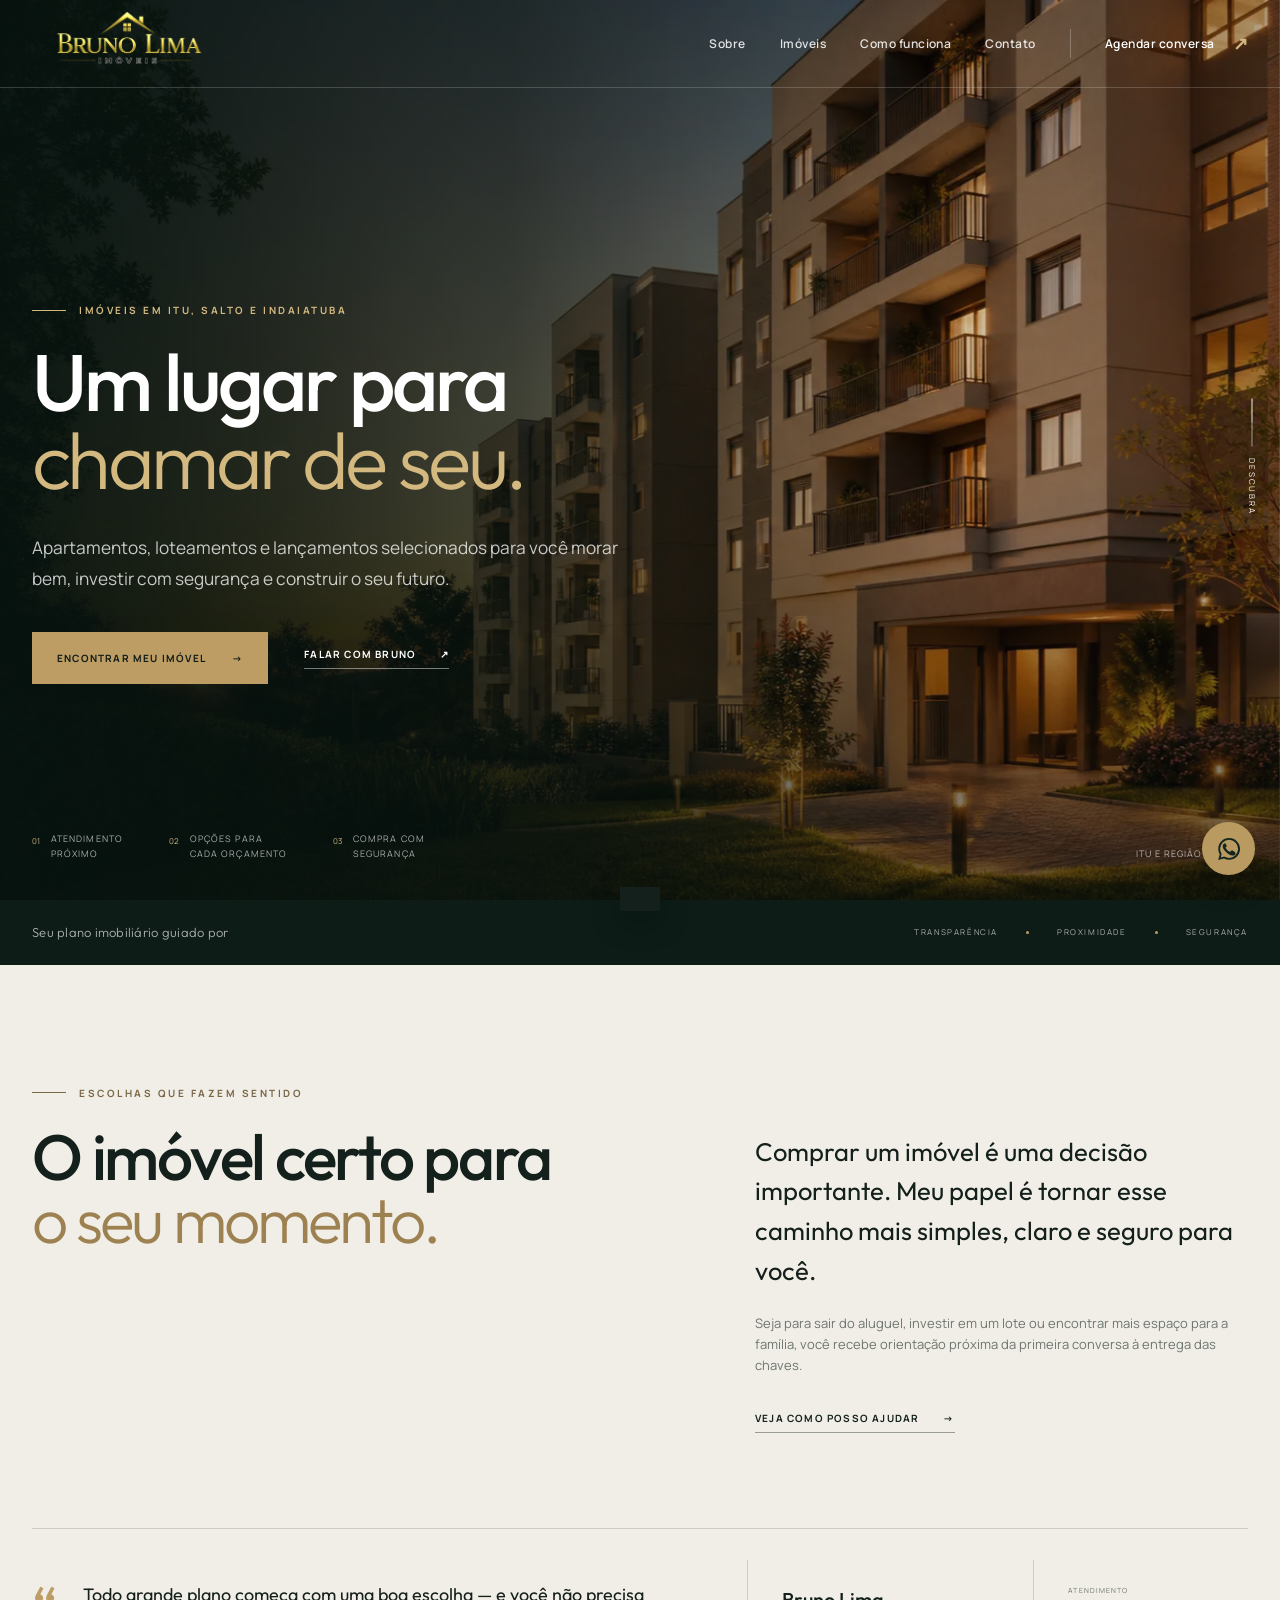
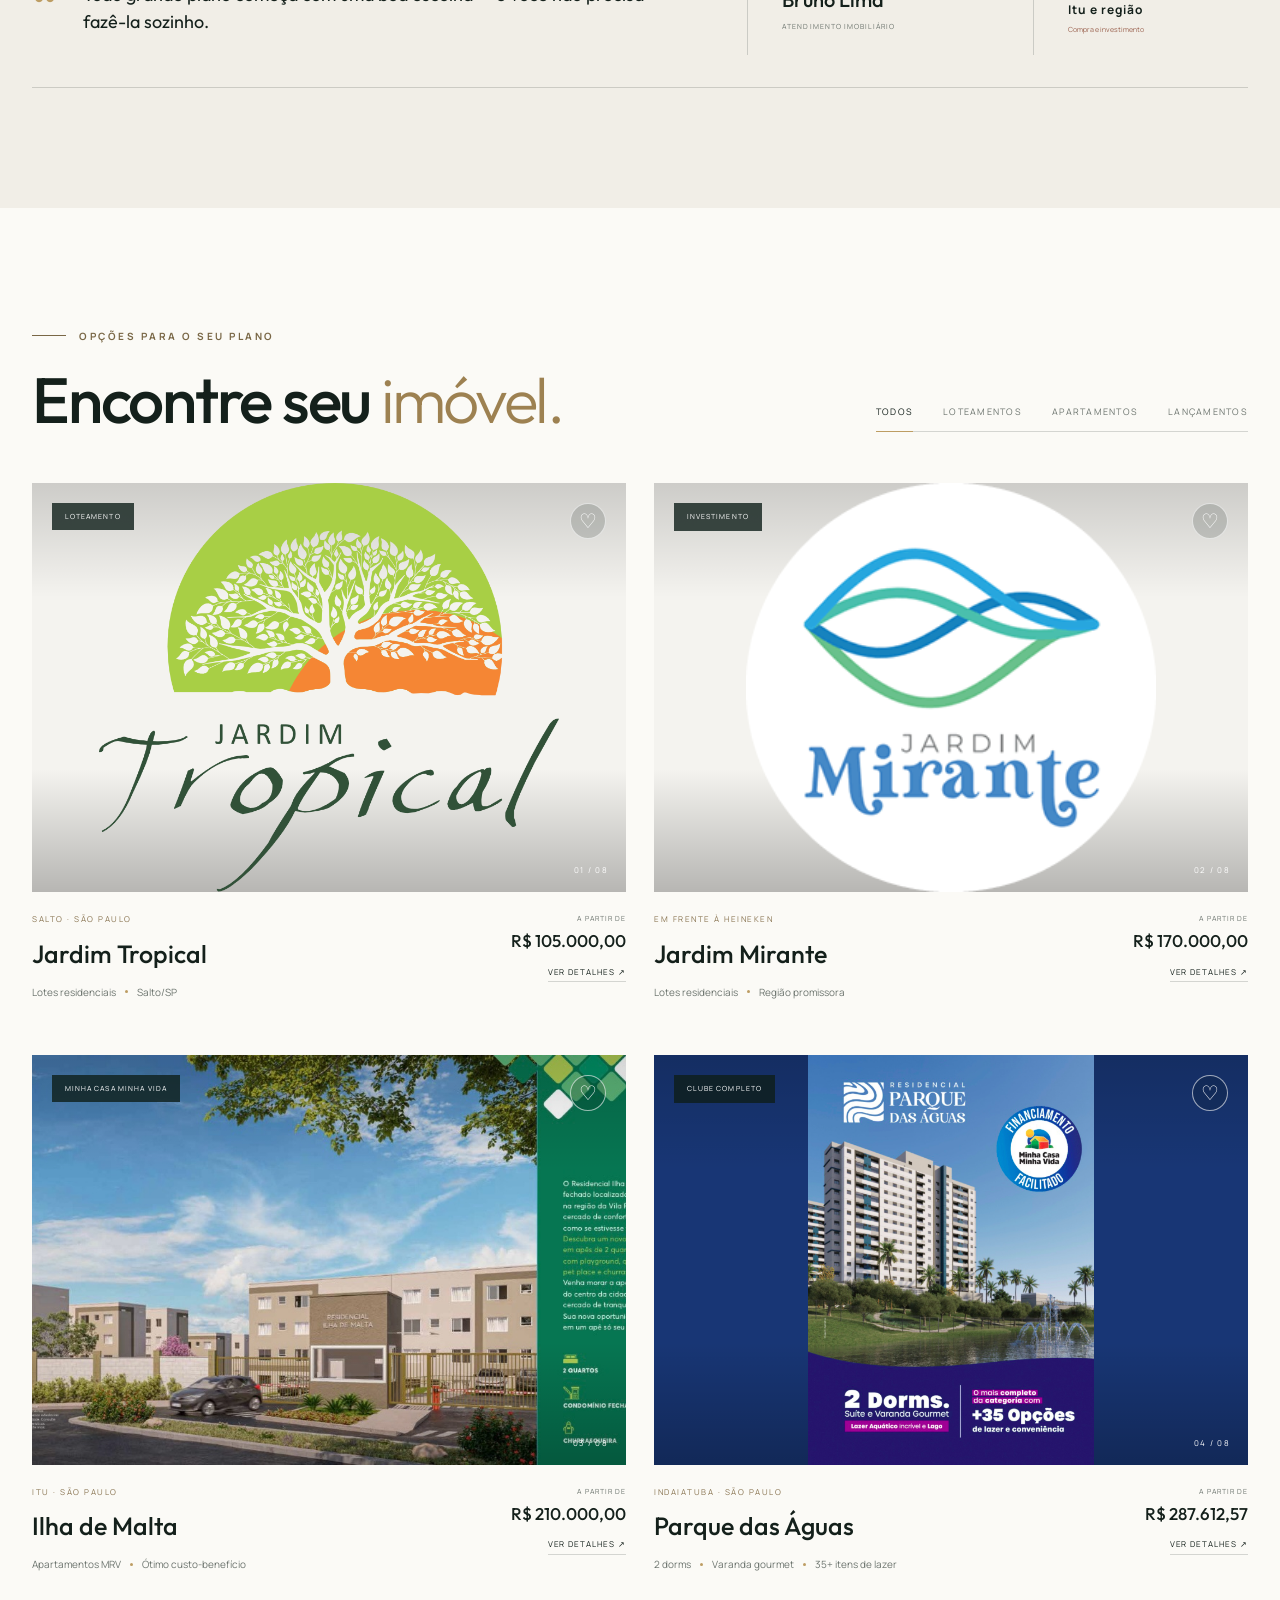
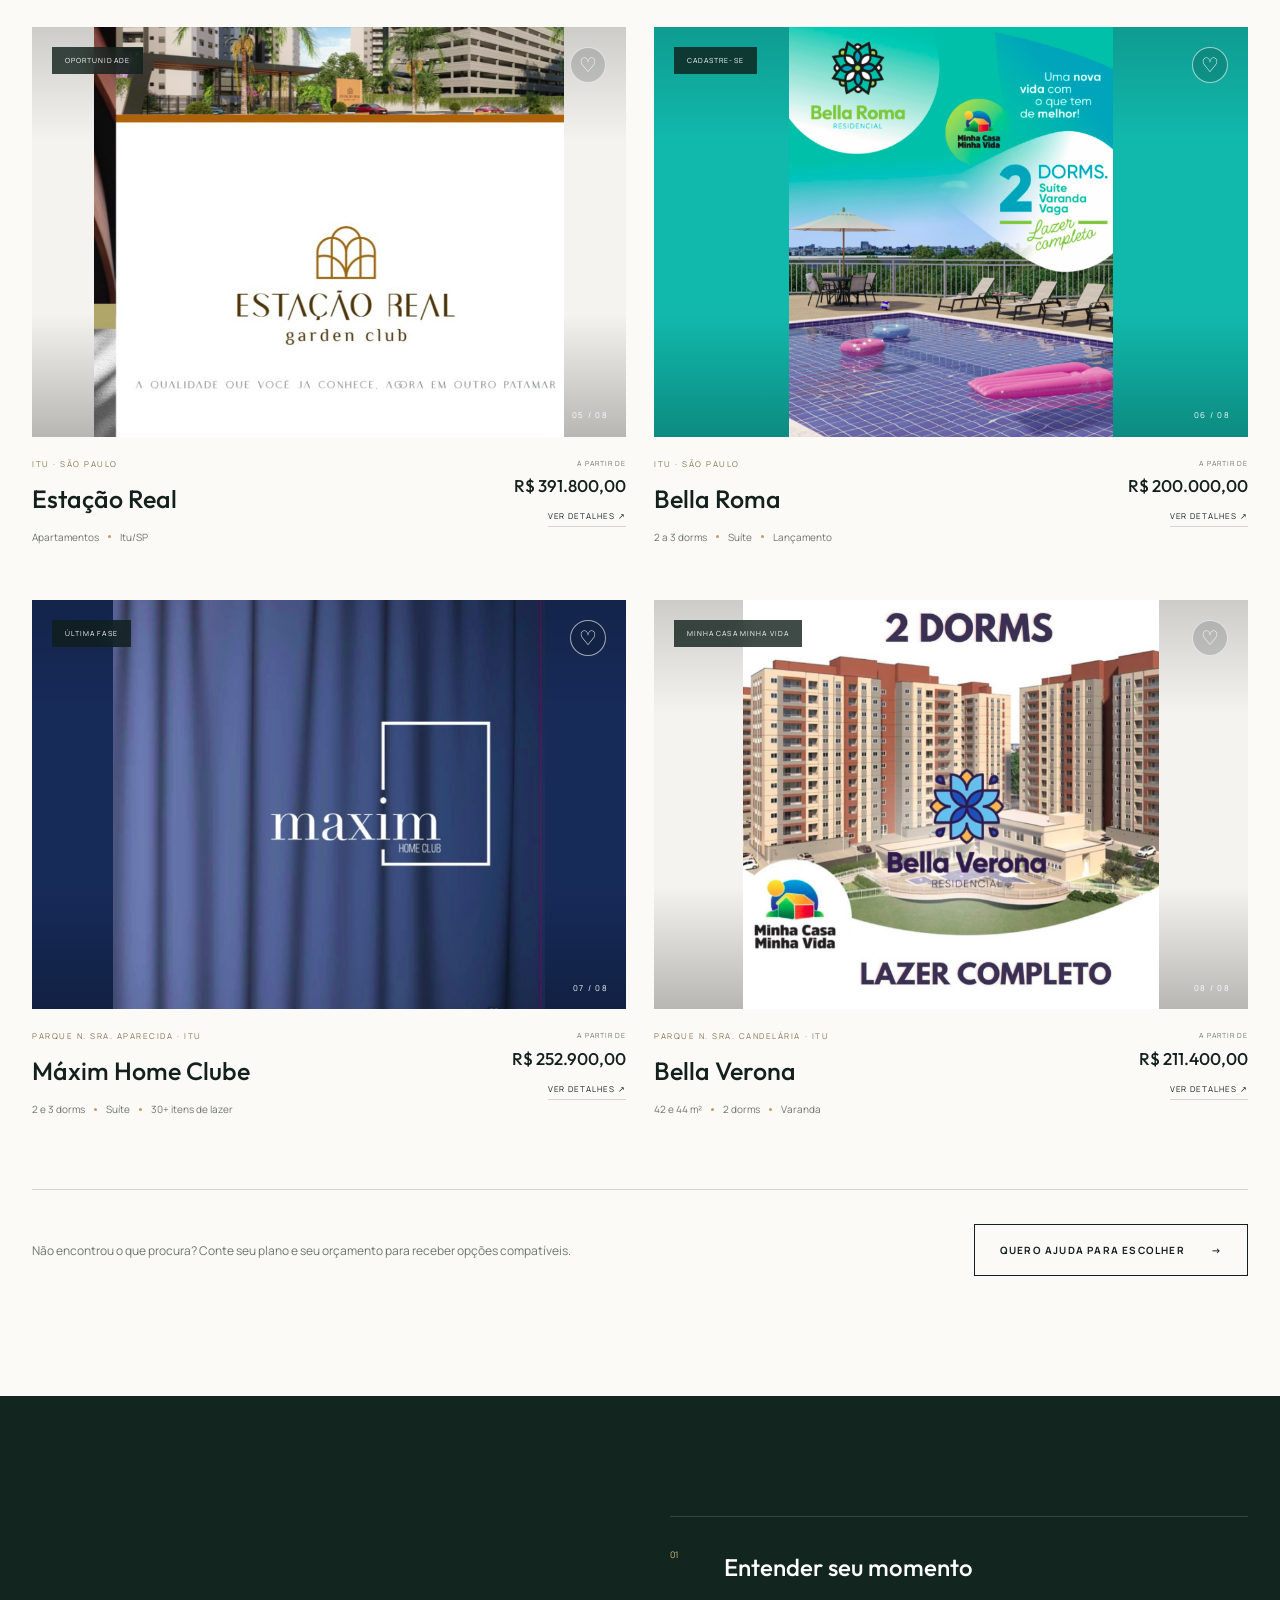
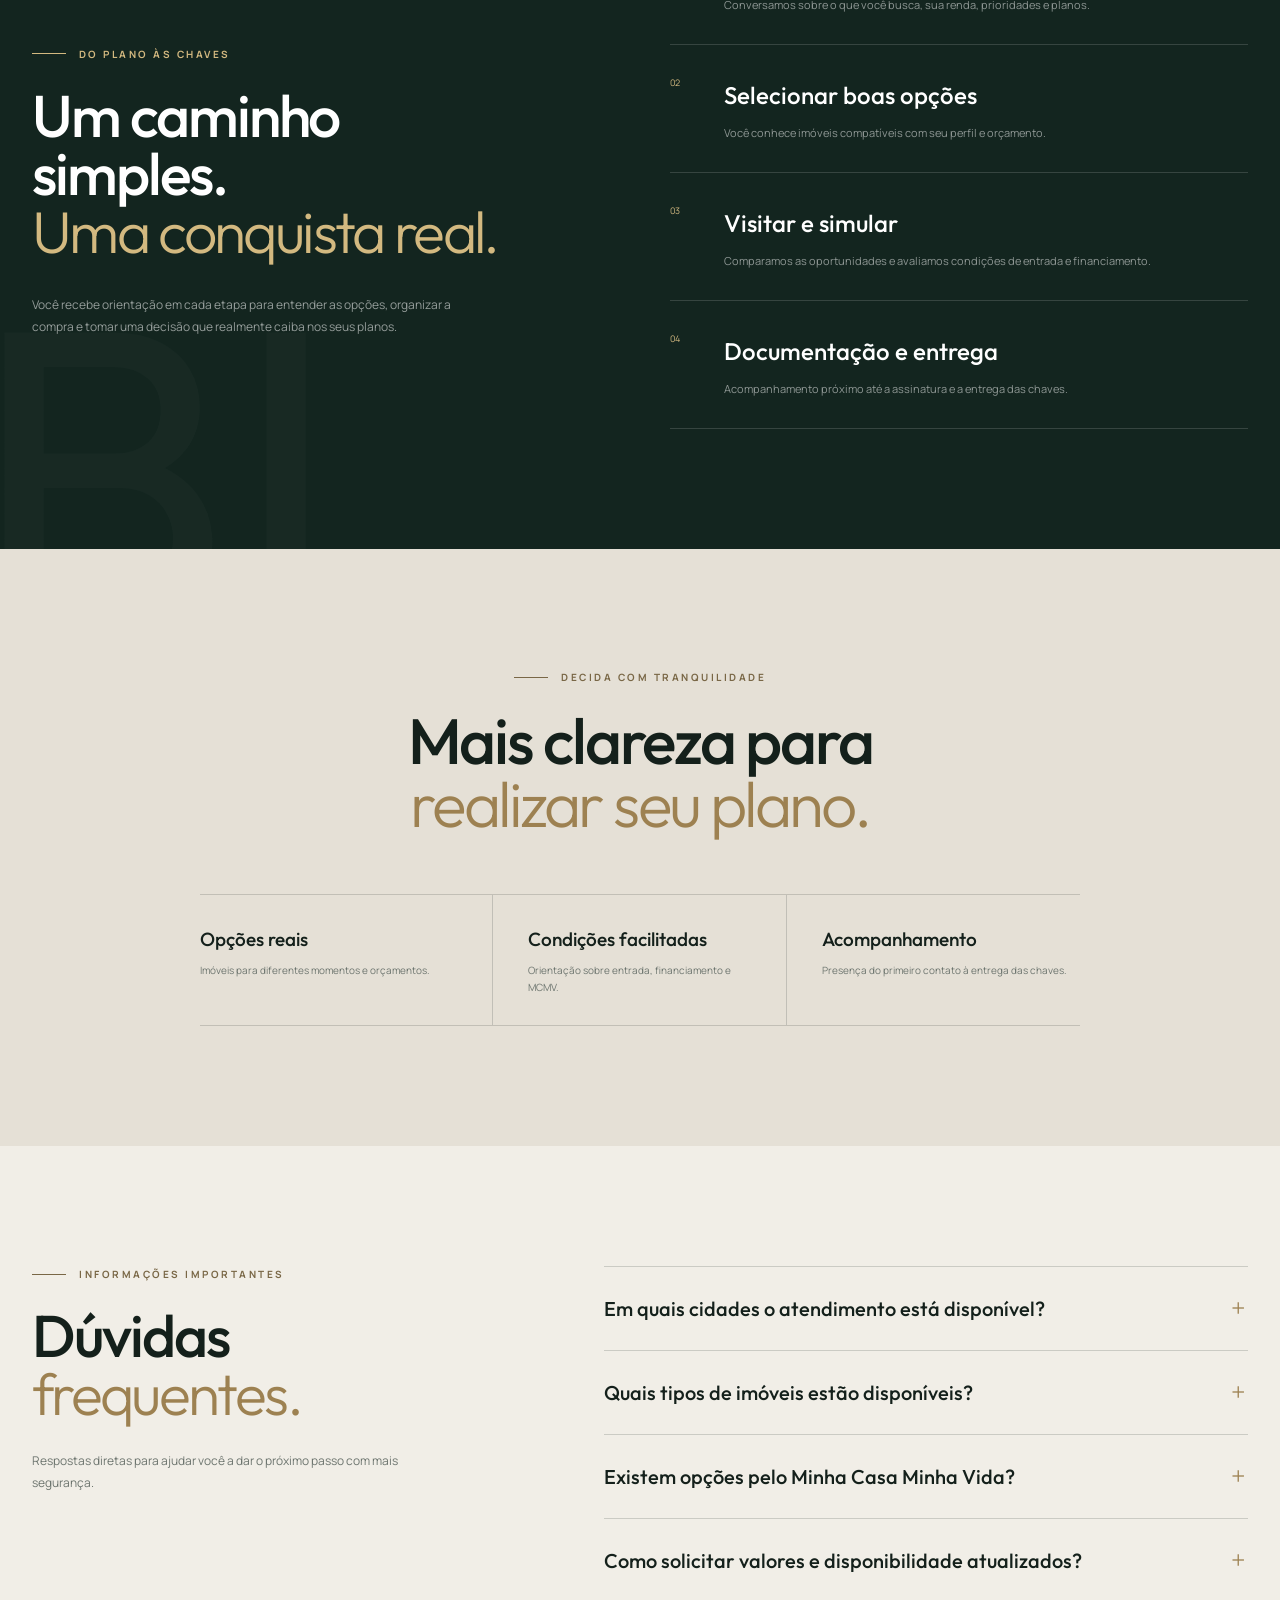
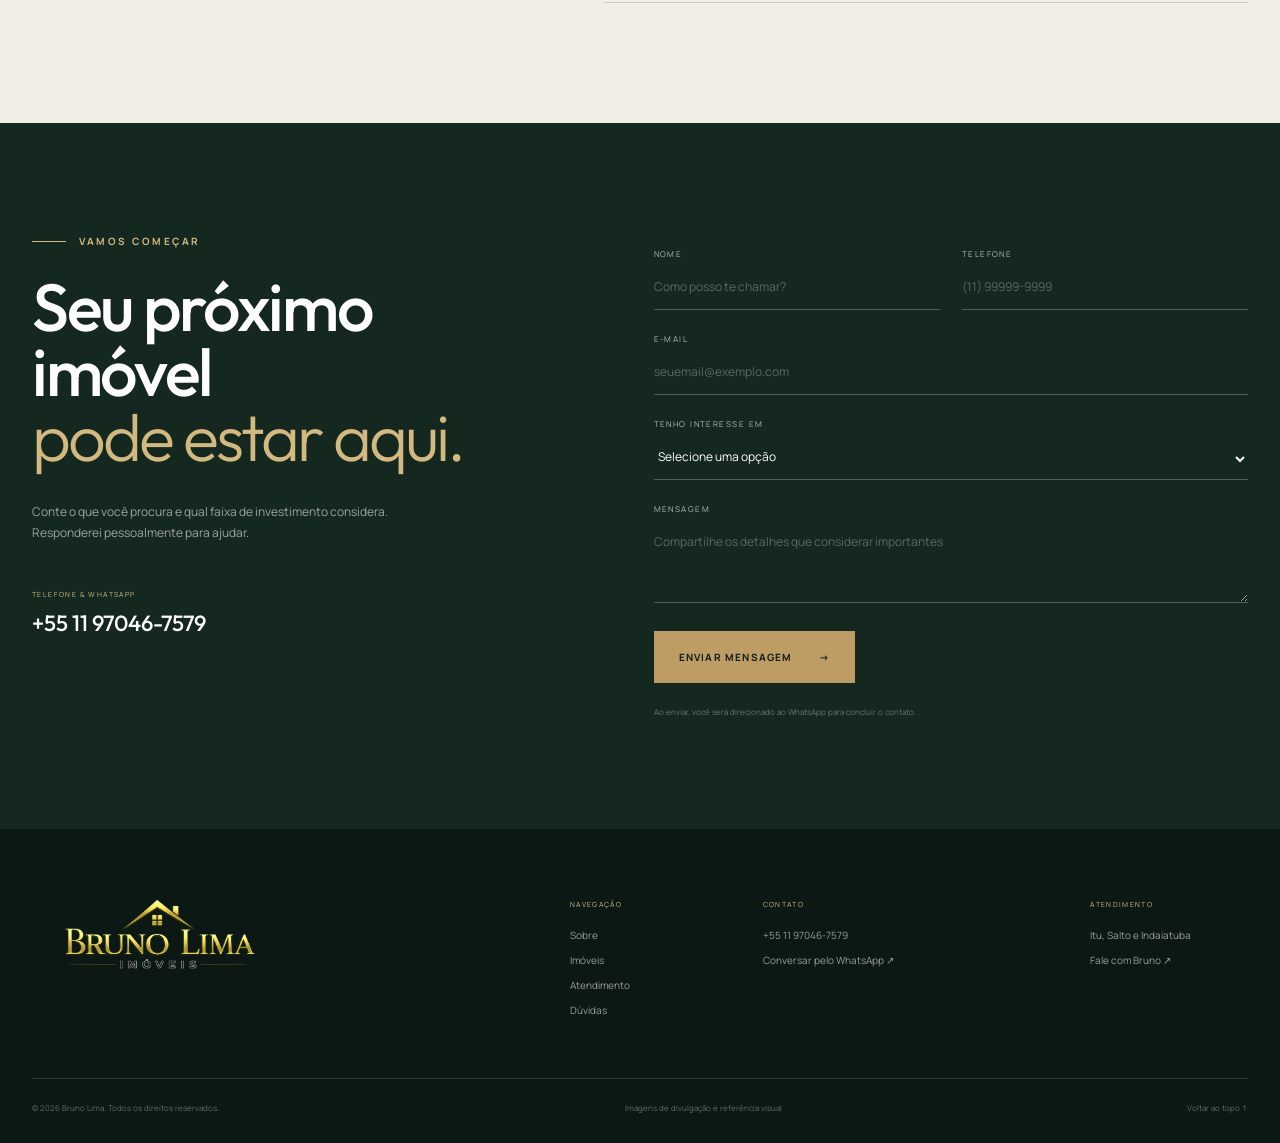
==== index.html @ 18968d95 "Add initial project files for Bruno Lima Imóveis real estate website - Created llms.txt for property" ====
<!DOCTYPE html>
<html lang="pt-BR">
  <head>
    <meta charset="UTF-8" />
    <meta name="viewport" content="width=device-width, initial-scale=1.0" />
    <meta name="theme-color" content="#12231d" />
    <meta name="robots" content="index, follow, max-image-preview:large, max-snippet:-1, max-video-preview:-1" />
    <meta name="author" content="Bruno Lima Imóveis" />
    <meta name="geo.region" content="BR-SP" />
    <meta name="geo.placename" content="Itu, Salto e Indaiatuba" />
    <link rel="icon" href="assets/favicon.svg" type="image/svg+xml" />
    <link rel="canonical" href="https://brunolimacorretor.com.br/" />
    <meta
      name="description"
      content="Apartamentos, loteamentos e lançamentos em Itu, Salto e Indaiatuba. Fale com Bruno Lima e encontre seu imóvel com orientação próxima e segura."
    />
    <meta property="og:locale" content="pt_BR" />
    <meta property="og:type" content="website" />
    <meta property="og:url" content="https://brunolimacorretor.com.br/" />
    <meta property="og:site_name" content="Bruno Lima Imóveis" />
    <meta property="og:title" content="Imóveis em Itu, Salto e Indaiatuba | Bruno Lima" />
    <meta
      property="og:description"
      content="Apartamentos, loteamentos e lançamentos selecionados para morar ou investir em Itu e região."
    />
    <meta property="og:image" content="https://brunolimacorretor.com.br/assets/hero-moradia-v2.webp" />
    <meta property="og:image:width" content="1672" />
    <meta property="og:image:height" content="941" />
    <meta property="og:image:alt" content="Condomínio de apartamentos moderno em Itu e região ao entardecer" />
    <meta name="twitter:card" content="summary_large_image" />
    <meta name="twitter:title" content="Imóveis em Itu, Salto e Indaiatuba | Bruno Lima" />
    <meta
      name="twitter:description"
      content="Imóveis selecionados e atendimento próximo para comprar com mais clareza e segurança."
    />
    <meta name="twitter:image" content="https://brunolimacorretor.com.br/assets/hero-moradia-v2.webp" />
    <meta name="twitter:image:alt" content="Condomínio de apartamentos moderno em Itu e região ao entardecer" />
    <title>Imóveis em Itu, Salto e Indaiatuba | Bruno Lima</title>
    <script type="application/ld+json">
      {
        "@context": "https://schema.org",
        "@graph": [
          {
            "@type": "RealEstateAgent",
            "@id": "https://brunolimacorretor.com.br/#bruno-lima-imoveis",
            "name": "Bruno Lima Imóveis",
            "alternateName": "Bruno Lima Corretor de Imóveis",
            "description": "Atendimento imobiliário para compra e investimento em apartamentos, loteamentos e lançamentos em Itu, Salto e Indaiatuba.",
            "telephone": "+55 11 97046-7579",
            "url": "https://brunolimacorretor.com.br/",
            "logo": {
              "@type": "ImageObject",
              "url": "https://brunolimacorretor.com.br/assets/logo.png",
              "width": 768,
              "height": 512
            },
            "image": "https://brunolimacorretor.com.br/assets/hero-moradia-v2.webp",
            "areaServed": [
              { "@type": "City", "name": "Itu", "containedInPlace": { "@type": "State", "name": "São Paulo" } },
              { "@type": "City", "name": "Salto", "containedInPlace": { "@type": "State", "name": "São Paulo" } },
              { "@type": "City", "name": "Indaiatuba", "containedInPlace": { "@type": "State", "name": "São Paulo" } }
            ],
            "contactPoint": {
              "@type": "ContactPoint",
              "telephone": "+55 11 97046-7579",
              "contactType": "sales",
              "availableLanguage": "Portuguese",
              "url": "https://wa.me/5511970467579"
            },
            "knowsAbout": [
              "Compra de imóveis",
              "Apartamentos",
              "Loteamentos",
              "Lançamentos imobiliários",
              "Minha Casa Minha Vida",
              "Financiamento imobiliário"
            ]
          },
          {
            "@type": "WebSite",
            "@id": "https://brunolimacorretor.com.br/#website",
            "url": "https://brunolimacorretor.com.br/",
            "name": "Bruno Lima Imóveis",
            "inLanguage": "pt-BR",
            "publisher": { "@id": "https://brunolimacorretor.com.br/#bruno-lima-imoveis" }
          },
          {
            "@type": "ItemList",
            "@id": "https://brunolimacorretor.com.br/#catalogo-de-imoveis",
            "name": "Imóveis disponíveis em Itu, Salto e Indaiatuba",
            "numberOfItems": 8,
            "itemListElement": [
              {
                "@type": "ListItem",
                "position": 1,
                "item": {
                  "@type": "Product",
                  "name": "Jardim Tropical",
                  "url": "https://brunolimacorretor.com.br/#jardim-tropical",
                  "description": "Lotes residenciais no loteamento Jardim Tropical, em Salto, São Paulo.",
                  "category": "Loteamento",
                  "offers": { "@type": "Offer", "price": "105000.00", "priceCurrency": "BRL" }
                }
              },
              {
                "@type": "ListItem",
                "position": 2,
                "item": {
                  "@type": "Product",
                  "name": "Jardim Mirante",
                  "url": "https://brunolimacorretor.com.br/#jardim-mirante",
                  "description": "Lotes no Jardim Mirante, em frente à Heineken, em região com potencial de valorização.",
                  "category": "Loteamento",
                  "offers": { "@type": "Offer", "price": "170000.00", "priceCurrency": "BRL" }
                }
              },
              {
                "@type": "ListItem",
                "position": 3,
                "item": {
                  "@type": "Product",
                  "name": "Ilha de Malta",
                  "url": "https://brunolimacorretor.com.br/#ilha-de-malta",
                  "description": "Apartamentos MRV em Itu com condições do Programa Minha Casa Minha Vida.",
                  "category": "Apartamento",
                  "offers": { "@type": "Offer", "price": "210000.00", "priceCurrency": "BRL" }
                }
              },
              {
                "@type": "ListItem",
                "position": 4,
                "item": {
                  "@type": "Product",
                  "name": "Parque das Águas",
                  "url": "https://brunolimacorretor.com.br/#parque-das-aguas",
                  "description": "Apartamentos de dois dormitórios em Indaiatuba, com opção de suíte, varanda gourmet e mais de 35 itens de lazer.",
                  "category": "Apartamento",
                  "offers": { "@type": "Offer", "price": "287612.57", "priceCurrency": "BRL" }
                }
              },
              {
                "@type": "ListItem",
                "position": 5,
                "item": {
                  "@type": "Product",
                  "name": "Estação Real",
                  "url": "https://brunolimacorretor.com.br/#estacao-real",
                  "description": "Apartamentos no Estação Real Garden Club, em Itu, São Paulo.",
                  "category": "Apartamento",
                  "offers": { "@type": "Offer", "price": "391800.00", "priceCurrency": "BRL" }
                }
              },
              {
                "@type": "ListItem",
                "position": 6,
                "item": {
                  "@type": "Product",
                  "name": "Bella Roma",
                  "url": "https://brunolimacorretor.com.br/#bella-roma",
                  "description": "Lançamento de apartamentos de dois a três dormitórios com suíte em Itu.",
                  "category": "Lançamento imobiliário",
                  "offers": { "@type": "Offer", "price": "200000.00", "priceCurrency": "BRL" }
                }
              },
              {
                "@type": "ListItem",
                "position": 7,
                "item": {
                  "@type": "Product",
                  "name": "Máxim Home Clube",
                  "url": "https://brunolimacorretor.com.br/#maxim-home-clube",
                  "description": "Apartamentos de dois e três dormitórios com suíte e mais de 30 itens de lazer em Itu.",
                  "category": "Lançamento imobiliário",
                  "offers": { "@type": "Offer", "price": "252900.00", "priceCurrency": "BRL" }
                }
              },
              {
                "@type": "ListItem",
                "position": 8,
                "item": {
                  "@type": "Product",
                  "name": "Bella Verona",
                  "url": "https://brunolimacorretor.com.br/#bella-verona",
                  "description": "Apartamentos de 42 e 44 metros quadrados, com dois dormitórios e varanda, em Itu.",
                  "category": "Lançamento imobiliário",
                  "offers": { "@type": "Offer", "price": "211400.00", "priceCurrency": "BRL" }
                }
              }
            ]
          }
        ]
      }
    </script>
    <link rel="preconnect" href="https://fonts.googleapis.com" />
    <link rel="preconnect" href="https://fonts.gstatic.com" crossorigin />
    <link
      href="https://fonts.googleapis.com/css2?family=Manrope:wght@400;500;600;700&family=Outfit:wght@300;400;500;600;700&display=swap"
      rel="stylesheet"
    />
    <link rel="stylesheet" href="styles.css" />
  </head>
  <body>
    <a class="skip-link" href="#conteudo">Ir para o conteúdo</a>

    <header class="site-header" id="inicio">
      <div class="nav-shell container">
        <a class="brand" href="#inicio" aria-label="Bruno Lima Imóveis, início">
          <img class="brand-logo" src="assets/logo.png?v=3" alt="Bruno Lima Imóveis" width="768" height="512" />
        </a>

        <button class="menu-toggle" aria-label="Abrir menu" aria-expanded="false" aria-controls="nav-links">
          <span></span><span></span>
        </button>

        <nav class="nav-links" id="nav-links" aria-label="Navegação principal">
          <a href="#sobre">Sobre</a>
          <a href="#imoveis">Imóveis</a>
          <a href="#metodo">Como funciona</a>
          <a href="#contato">Contato</a>
          <a class="nav-cta" href="#contato">Agendar conversa <span>↗</span></a>
        </nav>
      </div>
    </header>

    <main id="conteudo">
      <section class="hero" aria-labelledby="hero-title">
        <img
          class="hero-image"
          src="assets/hero-moradia-v2.webp"
          alt="Condomínio de apartamentos moderno em Itu e região ao entardecer"
          width="1672"
          height="941"
          fetchpriority="high"
          decoding="async"
        />
        <div class="hero-overlay"></div>

        <div class="hero-content container">
          <p class="kicker light">Imóveis em Itu, Salto e Indaiatuba</p>
          <h1 id="hero-title">Um lugar para<br /><em>chamar de seu.</em></h1>
          <p class="hero-lead">
            Apartamentos, loteamentos e lançamentos selecionados para você morar bem,
            investir com segurança e construir o seu futuro.
          </p>
          <div class="hero-actions">
            <a href="#imoveis" class="button button-gold">Encontrar meu imóvel <span>→</span></a>
            <a href="#contato" class="text-link light-link">Falar com Bruno <span>↗</span></a>
          </div>
        </div>

        <div class="hero-meta container" aria-label="Diferenciais">
          <div><span>01</span><p>Atendimento<br />próximo</p></div>
          <div><span>02</span><p>Opções para<br />cada orçamento</p></div>
          <div><span>03</span><p>Compra com<br />segurança</p></div>
          <p class="hero-location">Itu e região <span>—</span> SP</p>
        </div>

        <a href="#sobre" class="scroll-indicator" aria-label="Rolar para conhecer mais">
          <span></span>Descubra
        </a>
      </section>

      <section class="trust-bar" aria-label="Compromissos do atendimento">
        <div class="container trust-content">
          <p>Seu plano imobiliário guiado por</p>
          <div class="trust-items">
            <span>Transparência</span><i></i><span>Proximidade</span><i></i><span>Segurança</span>
          </div>
        </div>
      </section>

      <section class="section about" id="sobre">
        <div class="container about-grid">
          <div class="about-heading reveal">
            <p class="kicker">Escolhas que fazem sentido</p>
            <h2>O imóvel certo para<br /><em>o seu momento.</em></h2>
          </div>
          <div class="about-copy reveal">
            <p class="large-copy">
              Comprar um imóvel é uma decisão importante. Meu papel é tornar esse caminho mais
              simples, claro e seguro para você.
            </p>
            <p>
              Seja para sair do aluguel, investir em um lote ou encontrar mais espaço para a
              família, você recebe orientação próxima da primeira conversa à entrega das chaves.
            </p>
            <a href="#metodo" class="text-link">Veja como posso ajudar <span>→</span></a>
          </div>
        </div>

        <div class="container signature-strip reveal">
          <div class="signature-quote">
            <span class="quote-mark">“</span>
            <p>Todo grande plano começa com uma boa escolha — e você não precisa fazê-la sozinho.</p>
          </div>
          <div class="signature-name">
            <strong>Bruno Lima</strong>
            <span>Atendimento imobiliário</span>
          </div>
          <div class="credentials">
            <span>Atendimento</span>
            <strong>Itu e região</strong>
            <small>Compra e investimento</small>
          </div>
        </div>
      </section>

      <section class="section properties" id="imoveis">
        <div class="container section-top reveal">
          <div>
            <p class="kicker">Opções para o seu plano</p>
            <h2>Encontre seu <em>imóvel.</em></h2>
          </div>
          <div class="property-filters" role="group" aria-label="Filtrar imóveis">
            <button class="filter active" data-filter="todos">Todos</button>
            <button class="filter" data-filter="lote">Loteamentos</button>
            <button class="filter" data-filter="apartamento">Apartamentos</button>
            <button class="filter" data-filter="lancamento">Lançamentos</button>
          </div>
        </div>

        <div class="container property-grid">
          <article class="property-card reveal" id="jardim-tropical" data-category="lote">
            <div class="property-media brand-art art-light">
              <img src="assets/jardim_tropical.png" alt="Logo do loteamento Jardim Tropical em Salto" width="843" height="750" loading="lazy" decoding="async" />
              <span class="property-badge">Loteamento</span>
              <button class="favorite" aria-label="Consultar Jardim Tropical pelo WhatsApp">♡</button>
              <span class="property-count">01 / 08</span>
            </div>
            <div class="property-info">
              <div>
                <p class="property-place">Salto · São Paulo</p>
                <h3>Jardim Tropical</h3>
                <p class="property-specs">Lotes residenciais <span></span> Salto/SP</p>
              </div>
              <div class="property-price">
                <small>A partir de</small><strong>R$ 105.000,00</strong>
                <button class="property-open" data-property="jardim-tropical">Ver detalhes <span>↗</span></button>
              </div>
            </div>
          </article>

          <article class="property-card reveal" id="jardim-mirante" data-category="lote">
            <div class="property-media brand-art art-light">
              <img src="assets/Jardim Mirante.png" alt="Logo do loteamento Jardim Mirante" width="280" height="280" loading="lazy" decoding="async" />
              <span class="property-badge">Investimento</span>
              <button class="favorite" aria-label="Consultar Jardim Mirante pelo WhatsApp">♡</button>
              <span class="property-count">02 / 08</span>
            </div>
            <div class="property-info">
              <div>
                <p class="property-place">Em frente à Heineken</p>
                <h3>Jardim Mirante</h3>
                <p class="property-specs">Lotes residenciais <span></span> Região promissora</p>
              </div>
              <div class="property-price">
                <small>A partir de</small><strong>R$ 170.000,00</strong>
                <button class="property-open" data-property="jardim-mirante">Ver detalhes <span>↗</span></button>
              </div>
            </div>
          </article>

          <article class="property-card reveal" id="ilha-de-malta" data-category="apartamento">
            <div class="property-media">
              <img src="assets/Ilha de Malta.webp" alt="Residencial Ilha de Malta em Itu" width="1170" height="572" loading="lazy" decoding="async" />
              <span class="property-badge">Minha Casa Minha Vida</span>
              <button class="favorite" aria-label="Consultar Ilha de Malta pelo WhatsApp">♡</button>
              <span class="property-count">03 / 08</span>
            </div>
            <div class="property-info">
              <div>
                <p class="property-place">Itu · São Paulo</p>
                <h3>Ilha de Malta</h3>
                <p class="property-specs">Apartamentos MRV <span></span> Ótimo custo-benefício</p>
              </div>
              <div class="property-price">
                <small>A partir de</small><strong>R$ 210.000,00</strong>
                <button class="property-open" data-property="ilha-de-malta">Ver detalhes <span>↗</span></button>
              </div>
            </div>
          </article>

          <article class="property-card reveal" id="parque-das-aguas" data-category="apartamento">
            <div class="property-media brand-art art-blue">
              <img src="assets/parquedasaguasindaiatuba.png" alt="Residencial Parque das Águas em Indaiatuba" width="511" height="730" loading="lazy" decoding="async" />
              <span class="property-badge">Clube completo</span>
              <button class="favorite" aria-label="Consultar Parque das Águas pelo WhatsApp">♡</button>
              <span class="property-count">04 / 08</span>
            </div>
            <div class="property-info">
              <div>
                <p class="property-place">Indaiatuba · São Paulo</p>
                <h3>Parque das Águas</h3>
                <p class="property-specs">2 dorms <span></span> Varanda gourmet <span></span> 35+ itens de lazer</p>
              </div>
              <div class="property-price">
                <small>A partir de</small><strong>R$ 287.612,57</strong>
                <button class="property-open" data-property="parque-das-aguas">Ver detalhes <span>↗</span></button>
              </div>
            </div>
          </article>

          <article class="property-card reveal" id="estacao-real" data-category="apartamento">
            <div class="property-media brand-art art-light">
              <img src="assets/estacaoreal.png" alt="Estação Real Garden Club em Itu" width="790" height="688" loading="lazy" decoding="async" />
              <span class="property-badge">Oportunidade</span>
              <button class="favorite" aria-label="Consultar Estação Real pelo WhatsApp">♡</button>
              <span class="property-count">05 / 08</span>
            </div>
            <div class="property-info">
              <div>
                <p class="property-place">Itu · São Paulo</p>
                <h3>Estação Real</h3>
                <p class="property-specs">Apartamentos <span></span> Itu/SP</p>
              </div>
              <div class="property-price">
                <small>A partir de</small><strong>R$ 391.800,00</strong>
                <button class="property-open" data-property="estacao-real">Ver detalhes <span>↗</span></button>
              </div>
            </div>
          </article>

          <article class="property-card reveal" id="bella-roma" data-category="apartamento lancamento">
            <div class="property-media brand-art art-teal">
              <img src="assets/bellaroma.png" alt="Bella Roma Residencial em Itu" width="503" height="635" loading="lazy" decoding="async" />
              <span class="property-badge">Cadastre-se</span>
              <button class="favorite" aria-label="Consultar Bella Roma pelo WhatsApp">♡</button>
              <span class="property-count">06 / 08</span>
            </div>
            <div class="property-info">
              <div>
                <p class="property-place">Itu · São Paulo</p>
                <h3>Bella Roma</h3>
                <p class="property-specs">2 a 3 dorms <span></span> Suíte <span></span> Lançamento</p>
              </div>
              <div class="property-price">
                <small>A partir de</small><strong>R$ 200.000,00</strong>
                <button class="property-open" data-property="bella-roma">Ver detalhes <span>↗</span></button>
              </div>
            </div>
          </article>

          <article class="property-card reveal" id="maxim-home-clube" data-category="apartamento lancamento">
            <div class="property-media brand-art art-navy">
              <img src="assets/maxim.png" alt="Máxim Home Clube em Itu" width="678" height="643" loading="lazy" decoding="async" />
              <span class="property-badge">Última fase</span>
              <button class="favorite" aria-label="Consultar Máxim Home Clube pelo WhatsApp">♡</button>
              <span class="property-count">07 / 08</span>
            </div>
            <div class="property-info">
              <div>
                <p class="property-place">Parque N. Sra. Aparecida · Itu</p>
                <h3>Máxim Home Clube</h3>
                <p class="property-specs">2 e 3 dorms <span></span> Suíte <span></span> 30+ itens de lazer</p>
              </div>
              <div class="property-price">
                <small>A partir de</small><strong>R$ 252.900,00</strong>
                <button class="property-open" data-property="maxim-home-clube">Ver detalhes <span>↗</span></button>
              </div>
            </div>
          </article>

          <article class="property-card reveal" id="bella-verona" data-category="apartamento lancamento">
            <div class="property-media brand-art art-light">
              <img src="assets/belaverona.png" alt="Bella Verona Residencial em Itu" width="647" height="636" loading="lazy" decoding="async" />
              <span class="property-badge">Minha Casa Minha Vida</span>
              <button class="favorite" aria-label="Consultar Bella Verona pelo WhatsApp">♡</button>
              <span class="property-count">08 / 08</span>
            </div>
            <div class="property-info">
              <div>
                <p class="property-place">Parque N. Sra. Candelária · Itu</p>
                <h3>Bella Verona</h3>
                <p class="property-specs">42 e 44 m² <span></span> 2 dorms <span></span> Varanda</p>
              </div>
              <div class="property-price">
                <small>A partir de</small><strong>R$ 211.400,00</strong>
                <button class="property-open" data-property="bella-verona">Ver detalhes <span>↗</span></button>
              </div>
            </div>
          </article>
        </div>

        <div class="container properties-footer reveal">
          <p>Não encontrou o que procura? Conte seu plano e seu orçamento para receber opções compatíveis.</p>
          <a href="#contato" class="button button-outline">Quero ajuda para escolher <span>→</span></a>
        </div>
      </section>

      <section class="section method" id="metodo">
        <div class="container method-grid">
          <div class="method-intro reveal">
            <p class="kicker light">Do plano às chaves</p>
            <h2>Um caminho simples.<br /><em>Uma conquista real.</em></h2>
            <p>
              Você recebe orientação em cada etapa para entender as opções, organizar a compra
              e tomar uma decisão que realmente caiba nos seus planos.
            </p>
          </div>
          <ol class="method-list">
            <li class="reveal">
              <span>01</span><div><h3>Entender seu momento</h3><p>Conversamos sobre o que você busca, sua renda, prioridades e planos.</p></div>
            </li>
            <li class="reveal">
              <span>02</span><div><h3>Selecionar boas opções</h3><p>Você conhece imóveis compatíveis com seu perfil e orçamento.</p></div>
            </li>
            <li class="reveal">
              <span>03</span><div><h3>Visitar e simular</h3><p>Comparamos as oportunidades e avaliamos condições de entrada e financiamento.</p></div>
            </li>
            <li class="reveal">
              <span>04</span><div><h3>Documentação e entrega</h3><p>Acompanhamento próximo até a assinatura e a entrega das chaves.</p></div>
            </li>
          </ol>
        </div>
      </section>

      <section class="section testimonial" aria-label="Vantagens do atendimento">
        <div class="container testimonial-content reveal">
          <p class="kicker centered">Decida com tranquilidade</p>
          <h2>Mais clareza para<br /><em>realizar seu plano.</em></h2>
          <div class="benefit-grid">
            <div><strong>Opções reais</strong><p>Imóveis para diferentes momentos e orçamentos.</p></div>
            <div><strong>Condições facilitadas</strong><p>Orientação sobre entrada, financiamento e MCMV.</p></div>
            <div><strong>Acompanhamento</strong><p>Presença do primeiro contato à entrega das chaves.</p></div>
          </div>
        </div>
      </section>

      <section class="section faq" id="duvidas" aria-labelledby="faq-title">
        <div class="container faq-grid">
          <div class="faq-heading reveal">
            <p class="kicker">Informações importantes</p>
            <h2 id="faq-title">Dúvidas <em>frequentes.</em></h2>
            <p>Respostas diretas para ajudar você a dar o próximo passo com mais segurança.</p>
          </div>
          <div class="faq-list reveal">
            <details>
              <summary>Em quais cidades o atendimento está disponível?</summary>
              <p>Bruno Lima atende compradores e investidores interessados em imóveis em Itu, Salto e Indaiatuba, no estado de São Paulo.</p>
            </details>
            <details>
              <summary>Quais tipos de imóveis estão disponíveis?</summary>
              <p>O portfólio inclui apartamentos, loteamentos e lançamentos para diferentes momentos, objetivos e faixas de investimento.</p>
            </details>
            <details>
              <summary>Existem opções pelo Minha Casa Minha Vida?</summary>
              <p>Sim. Alguns empreendimentos oferecem condições pelo programa. O enquadramento e os valores dependem da análise do perfil e das regras vigentes.</p>
            </details>
            <details>
              <summary>Como solicitar valores e disponibilidade atualizados?</summary>
              <p>Clique em qualquer imóvel ou fale pelo WhatsApp no número +55 11 97046-7579 para confirmar condições, unidades e disponibilidade.</p>
            </details>
          </div>
        </div>
      </section>

      <section class="contact" id="contato">
        <div class="container contact-grid">
          <div class="contact-copy reveal">
            <p class="kicker light">Vamos começar</p>
            <h2>Seu próximo imóvel<br /><em>pode estar aqui.</em></h2>
            <p>Conte o que você procura e qual faixa de investimento considera. Responderei pessoalmente para ajudar.</p>
            <a class="contact-phone" href="tel:+5511970467579">
              <span>Telefone &amp; WhatsApp</span>
              <strong>+55 11 97046-7579</strong>
            </a>
          </div>

          <form class="contact-form reveal" id="contact-form">
            <div class="form-row">
              <label>Nome<input type="text" name="nome" autocomplete="name" placeholder="Como posso te chamar?" required /></label>
              <label>Telefone<input type="tel" name="telefone" autocomplete="tel" inputmode="tel" placeholder="(11) 99999-9999" required /></label>
            </div>
            <label>E-mail<input type="email" name="email" autocomplete="email" placeholder="seuemail@exemplo.com" required /></label>
            <label>Tenho interesse em
              <select name="interesse" required>
                <option value="" selected disabled>Selecione uma opção</option>
                <option>Comprar meu primeiro imóvel</option>
                <option>Comprar um terreno</option>
                <option>Usar o Minha Casa Minha Vida</option>
                <option>Investir em um imóvel</option>
                <option>Conhecer um imóvel anunciado</option>
                <option>Vender meu imóvel</option>
              </select>
            </label>
            <label>Mensagem<textarea name="mensagem" rows="3" placeholder="Compartilhe os detalhes que considerar importantes"></textarea></label>
            <button class="button button-gold form-submit" type="submit">Enviar mensagem <span>→</span></button>
            <p class="form-note">Ao enviar, você será direcionado ao WhatsApp para concluir o contato.</p>
          </form>
        </div>
      </section>
    </main>

    <footer class="footer">
      <div class="container footer-top">
        <a class="brand footer-brand" href="#inicio" aria-label="Bruno Lima Imóveis, início">
          <img class="brand-logo footer-logo" src="assets/logo.png?v=3" alt="Bruno Lima Imóveis" width="768" height="512" loading="lazy" decoding="async" />
        </a>
        <div class="footer-nav">
          <div><small>Navegação</small><a href="#sobre">Sobre</a><a href="#imoveis">Imóveis</a><a href="#metodo">Atendimento</a><a href="#duvidas">Dúvidas</a></div>
          <div><small>Contato</small><a href="tel:+5511970467579">+55 11 97046-7579</a><a href="https://wa.me/5511970467579" target="_blank" rel="noopener">Conversar pelo WhatsApp ↗</a></div>
          <div><small>Atendimento</small><a href="#contato">Itu, Salto e Indaiatuba</a><a href="#contato">Fale com Bruno ↗</a></div>
        </div>
      </div>
      <div class="container footer-bottom">
        <p>© <span id="year"></span> Bruno Lima. Todos os direitos reservados.</p>
        <p>Imagens de divulgação e referência visual</p>
        <a href="#inicio">Voltar ao topo ↑</a>
      </div>
    </footer>

    <a class="whatsapp-float" href="https://wa.me/5511970467579" target="_blank" rel="noopener" aria-label="Falar pelo WhatsApp">
      <svg viewBox="0 0 24 24" aria-hidden="true"><path d="M20.5 3.5A11.8 11.8 0 0 0 12.1 0C5.6 0 .3 5.3.3 11.8c0 2.1.5 4.1 1.6 5.9L.2 24l6.4-1.7a12 12 0 0 0 5.5 1.4h.1c6.5 0 11.8-5.3 11.8-11.8 0-3.2-1.2-6.1-3.5-8.4Zm-8.4 18.2c-1.7 0-3.4-.5-4.9-1.3l-.4-.2-3.8 1 1-3.7-.2-.4a9.8 9.8 0 0 1-1.5-5.3A9.8 9.8 0 0 1 12.1 2a9.7 9.7 0 0 1 6.9 2.9 9.7 9.7 0 0 1 2.9 6.9 9.8 9.8 0 0 1-9.8 9.9Zm5.4-7.3c-.3-.1-1.8-.9-2-.9-.3-.1-.5-.1-.7.2-.2.3-.8.9-1 1.1-.2.2-.4.2-.7.1-2-.8-3.4-1.8-4.7-4.1-.4-.7.4-.7 1.1-1.5.1-.2.1-.4 0-.6l-.9-2.2c-.2-.6-.5-.5-.7-.5h-.6c-.2 0-.6.1-.9.4-.3.3-1.2 1.2-1.2 2.9s1.3 3.4 1.5 3.6c.2.2 2.5 3.8 6 5.3.8.4 1.5.6 2 .7.8.3 1.6.2 2.2.1.7-.1 1.8-.7 2-1.4.2-.7.2-1.3.2-1.4-.1-.1-.3-.2-.6-.3Z"/></svg>
    </a>

    <dialog class="property-modal" id="property-modal">
      <button class="modal-close" aria-label="Fechar detalhes">×</button>
      <div class="modal-image"><img src="" alt="" /></div>
      <div class="modal-copy">
        <p class="kicker modal-place"></p>
        <h2 class="modal-title"></h2>
        <p class="modal-description"></p>
        <div class="modal-specs"></div>
        <div class="modal-bottom"><strong class="modal-price"></strong><a class="button button-dark modal-whatsapp" href="#">Tenho interesse <span>↗</span></a></div>
      </div>
    </dialog>

    <div class="toast" id="toast" role="status" aria-live="polite"></div>
    <script src="script.js" defer></script>
  </body>
</html>
---- styles.css ----
:root {
  --ink: #14201b;
  --forest: #13251f;
  --forest-deep: #0d1c17;
  --paper: #f1eee7;
  --white: #fbfaf6;
  --sand: #d9d0c1;
  --gold: #bd9d63;
  --gold-light: #d3b980;
  --muted: #6d756f;
  --line: rgba(20, 32, 27, 0.17);
  --font-serif: "Outfit", "Montserrat", Arial, sans-serif;
  --font-sans: "Manrope", Arial, sans-serif;
}

* { box-sizing: border-box; margin: 0; padding: 0; }
html { scroll-behavior: smooth; scroll-padding-top: 88px; }
body { background: var(--paper); color: var(--ink); font-family: var(--font-sans); line-height: 1.6; overflow-x: hidden; }
body.modal-open { overflow: hidden; }
img { display: block; max-width: 100%; }
a { color: inherit; text-decoration: none; }
button, input, textarea, select { font: inherit; }
button { color: inherit; }
.container { width: min(1240px, calc(100% - 64px)); margin-inline: auto; }
.skip-link { position: fixed; left: 16px; top: -100px; z-index: 1000; background: var(--white); padding: 12px 20px; }
.skip-link:focus { top: 12px; }

.site-header { position: fixed; inset: 0 0 auto; height: 88px; z-index: 100; color: white; border-bottom: 1px solid rgba(255,255,255,.18); transition: background .35s, height .35s, box-shadow .35s; }
.site-header.scrolled { height: 74px; background: rgba(13,28,23,.94); backdrop-filter: blur(16px); box-shadow: 0 8px 30px rgba(0,0,0,.14); }
.nav-shell { height: 100%; display: flex; align-items: center; justify-content: space-between; }
.brand { display: inline-flex; align-items: center; gap: 14px; }
.brand-logo { width: 190px; height: 64px; object-fit: cover; object-position: center 49%; mix-blend-mode: normal; }
.nav-links { display: flex; align-items: center; gap: 34px; font-size: 12px; font-weight: 600; letter-spacing: .04em; }
.nav-links > a:not(.nav-cta) { position: relative; padding-block: 10px; opacity: .85; }
.nav-links > a:not(.nav-cta)::after { content: ""; position: absolute; height: 1px; left: 0; right: 100%; bottom: 4px; background: var(--gold-light); transition: right .25s; }
.nav-links > a:hover::after { right: 0; }
.nav-cta { border-left: 1px solid rgba(255,255,255,.25); padding-left: 34px; display: flex; gap: 18px; align-items: center; }
.nav-cta span { color: var(--gold-light); font-size: 18px; }
.menu-toggle { display: none; background: none; border: 0; width: 42px; height: 42px; cursor: pointer; }
.menu-toggle span { display: block; width: 24px; height: 1px; margin: 7px auto; background: currentColor; transition: transform .25s; }

.hero { position: relative; min-height: max(750px, 100svh); color: white; overflow: hidden; display: flex; flex-direction: column; justify-content: center; }
.hero-image { position: absolute; inset: 0; width: 100%; height: 100%; object-fit: cover; object-position: center; animation: heroScale 12s ease-out both; }
@keyframes heroScale { from { transform: scale(1.045); } to { transform: scale(1); } }
.hero-overlay { position: absolute; inset: 0; background: linear-gradient(90deg, rgba(7,20,16,.92) 0%, rgba(8,20,16,.70) 40%, rgba(8,17,14,.18) 73%, rgba(8,17,14,.28) 100%), linear-gradient(0deg, rgba(5,13,10,.48), transparent 40%); }
.hero-content { position: relative; z-index: 2; padding-top: 86px; }
.kicker { display: flex; align-items: center; gap: 13px; color: #796746; text-transform: uppercase; letter-spacing: .25em; font-size: 10px; font-weight: 700; margin-bottom: 25px; }
.kicker::before { content: ""; width: 34px; height: 1px; background: currentColor; }
.kicker.light { color: var(--gold-light); }
.hero h1, h2 { font-family: var(--font-serif); font-weight: 500; line-height: .98; letter-spacing: -.035em; }
.hero h1 { max-width: 850px; font-size: clamp(50px, 6.25vw, 92px); }
em { color: var(--gold-light); font-style: normal; font-weight: 300; letter-spacing: -.045em; }
.hero-lead { max-width: 610px; margin: 32px 0 38px; color: rgba(255,255,255,.76); font-size: clamp(15px, 1.35vw, 18px); line-height: 1.8; }
.hero-actions { display: flex; align-items: center; gap: 36px; }
.button { min-height: 52px; display: inline-flex; align-items: center; justify-content: center; gap: 26px; padding: 0 25px; border: 0; cursor: pointer; text-transform: uppercase; letter-spacing: .12em; font-size: 10px; font-weight: 700; transition: transform .25s, background .25s, color .25s; }
.button:hover { transform: translateY(-2px); }
.button-gold { background: var(--gold); color: #101c17; }
.button-gold:hover { background: var(--gold-light); }
.button-outline { border: 1px solid var(--ink); background: transparent; }
.button-outline:hover { background: var(--ink); color: white; }
.button-dark { background: var(--forest); color: white; }
.text-link { display: inline-flex; align-items: center; gap: 24px; padding-bottom: 6px; border-bottom: 1px solid rgba(20,32,27,.4); text-transform: uppercase; letter-spacing: .12em; font-size: 10px; font-weight: 700; }
.light-link { border-color: rgba(255,255,255,.45); }
.hero-meta { position: absolute; z-index: 2; bottom: 39px; left: 50%; transform: translateX(-50%); display: flex; gap: 46px; align-items: flex-end; }
.hero-meta > div { display: flex; gap: 11px; align-items: flex-start; }
.hero-meta div > span { color: var(--gold-light); font-size: 8px; margin-top: 3px; }
.hero-meta p { color: rgba(255,255,255,.65); font-size: 9px; text-transform: uppercase; letter-spacing: .12em; line-height: 1.6; }
.hero-location { margin-left: auto; }
.hero-location span { color: var(--gold-light); margin-inline: 9px; }
.scroll-indicator { position: absolute; z-index: 3; right: 28px; top: 50%; transform: rotate(90deg) translateX(50%); transform-origin: right center; display: flex; align-items: center; gap: 12px; font-size: 8px; letter-spacing: .22em; text-transform: uppercase; }
.scroll-indicator span { width: 48px; height: 1px; background: rgba(255,255,255,.55); position: relative; overflow: hidden; }
.scroll-indicator span::after { content: ""; position: absolute; width: 50%; height: 1px; background: white; animation: scrollLine 2s infinite; }
@keyframes scrollLine { from { left: -60%; } to { left: 110%; } }

.trust-bar { background: var(--forest-deep); color: rgba(255,255,255,.65); padding: 22px 0; }
.trust-content { display: flex; justify-content: space-between; align-items: center; }
.trust-content > p { font-family: var(--font-serif); font-style: normal; font-weight: 300; letter-spacing: .02em; font-size: 13px; }
.trust-items { display: flex; align-items: center; gap: 28px; }
.trust-items span { text-transform: uppercase; font-size: 8px; letter-spacing: .2em; }
.trust-items i { width: 3px; height: 3px; background: var(--gold); border-radius: 50%; }

.section { padding: 120px 0; }
.about { background: var(--paper); }
.about-grid { display: grid; grid-template-columns: 1fr .82fr; gap: 10%; align-items: start; }
h2 { font-size: clamp(43px, 5vw, 72px); }
.about h2 em, .properties h2 em { color: #9d8151; }
.about-copy { padding-top: 47px; color: var(--muted); font-size: 13px; max-width: 480px; }
.large-copy { color: var(--ink); font-family: var(--font-serif); font-size: clamp(20px, 2vw, 27px); line-height: 1.55; margin-bottom: 23px; }
.about-copy .text-link { margin-top: 34px; color: var(--ink); }
.signature-strip { margin-top: 95px; border-top: 1px solid var(--line); border-bottom: 1px solid var(--line); min-height: 160px; display: grid; grid-template-columns: 1.5fr .6fr .45fr; align-items: center; }
.signature-quote { position: relative; display: flex; align-items: center; gap: 25px; padding-right: 9%; }
.quote-mark { color: var(--gold); font-family: var(--font-serif); font-size: 60px; line-height: .8; }
.signature-quote p { font-family: var(--font-serif); font-style: normal; font-weight: 400; font-size: 18px; line-height: 1.5; }
.signature-name, .credentials { border-left: 1px solid var(--line); height: 60%; display: flex; flex-direction: column; justify-content: center; padding-left: 34px; }
.signature-name strong { font-family: var(--font-serif); font-size: 20px; font-weight: 500; }
.signature-name span, .credentials span, .credentials small { color: var(--muted); text-transform: uppercase; letter-spacing: .15em; font-size: 7px; margin-top: 5px; }
.credentials strong { font-size: 12px; letter-spacing: .08em; margin-top: 4px; }
.credentials small { color: #9b624f; letter-spacing: 0; text-transform: none; }

.properties { background: var(--white); }
.section-top { display: flex; justify-content: space-between; align-items: flex-end; margin-bottom: 51px; }
.property-filters { display: flex; border-bottom: 1px solid var(--line); gap: 30px; }
.filter { position: relative; border: 0; background: none; padding: 11px 0; cursor: pointer; text-transform: uppercase; letter-spacing: .14em; font-size: 9px; color: var(--muted); }
.filter::after { content: ""; position: absolute; height: 1px; left: 50%; right: 50%; bottom: -1px; background: var(--gold); transition: .25s; }
.filter.active { color: var(--ink); }
.filter.active::after { left: 0; right: 0; }
.property-grid { display: grid; grid-template-columns: repeat(2, 1fr); gap: 55px 28px; }
.property-card { transition: opacity .3s, transform .3s; }
.property-card.hidden { display: none; }
.property-media { position: relative; overflow: hidden; aspect-ratio: 1.45 / 1; background: #d8d4cc; }
.property-media::after { content: ""; position: absolute; inset: 0; background: linear-gradient(180deg, rgba(0,0,0,.16), transparent 28%, transparent 70%, rgba(0,0,0,.25)); pointer-events: none; }
.property-media img { width: 100%; height: 100%; object-fit: cover; transition: transform .8s cubic-bezier(.2,.7,.2,1); }
.property-card:hover .property-media img { transform: scale(1.035); }
.property-media.brand-art { display: block; }
.property-media.brand-art img { position: absolute; inset: 0; z-index: 1; width: 100%; height: 100%; object-fit: contain; }
.property-card:hover .property-media.brand-art img { transform: scale(1.012); }
.property-media.art-light { background: #f4f3ef; }
.property-media.art-blue { background: #183675; }
.property-media.art-navy { background: #172b59; }
.property-media.art-teal { background: #11b9ac; }
.property-badge { position: absolute; z-index: 2; left: 20px; top: 20px; color: white; background: rgba(14,31,25,.8); backdrop-filter: blur(10px); padding: 8px 13px; font-size: 7px; text-transform: uppercase; letter-spacing: .16em; }
.favorite { position: absolute; z-index: 2; top: 20px; right: 20px; width: 36px; height: 36px; border: 1px solid rgba(255,255,255,.6); background: rgba(10,20,16,.16); color: white; border-radius: 50%; cursor: pointer; font-size: 20px; transition: .25s; }
.favorite.active { background: var(--gold); border-color: var(--gold); color: var(--forest); }
.property-count { position: absolute; z-index: 2; bottom: 15px; right: 18px; color: white; font-size: 8px; letter-spacing: .16em; }
.property-info { display: flex; justify-content: space-between; gap: 20px; padding-top: 21px; }
.property-place { color: #897451; font-size: 8px; text-transform: uppercase; letter-spacing: .19em; }
.property-info h3 { font-family: var(--font-serif); font-size: 25px; font-weight: 500; margin: 8px 0 10px; }
.property-specs { display: flex; align-items: center; gap: 9px; color: var(--muted); font-size: 10px; }
.property-specs span { width: 3px; height: 3px; border-radius: 50%; background: var(--gold); }
.property-price { text-align: right; display: flex; flex-direction: column; align-items: flex-end; }
.property-price small { color: var(--muted); text-transform: uppercase; letter-spacing: .15em; font-size: 7px; }
.property-price strong { font-family: var(--font-serif); font-size: 17px; font-weight: 500; margin: 3px 0 11px; white-space: nowrap; }
.property-open { border: 0; border-bottom: 1px solid var(--line); background: none; cursor: pointer; font-size: 8px; text-transform: uppercase; letter-spacing: .12em; padding-bottom: 3px; }
.properties-footer { margin-top: 72px; border-top: 1px solid var(--line); padding-top: 34px; display: flex; justify-content: space-between; align-items: center; }
.properties-footer p { color: var(--muted); font-size: 12px; }

.method { color: white; background: var(--forest); position: relative; overflow: hidden; }
.method::before { content: "BL"; position: absolute; left: -30px; bottom: -130px; color: rgba(255,255,255,.018); font-family: var(--font-serif); font-size: 420px; line-height: 1; }
.method-grid { position: relative; display: grid; grid-template-columns: .85fr 1fr; gap: 12%; }
.method-intro { position: sticky; top: 130px; height: max-content; }
.method h2 { font-size: clamp(44px, 4.6vw, 67px); }
.method-intro > p:last-child { color: rgba(255,255,255,.55); font-size: 12px; line-height: 1.8; max-width: 420px; margin-top: 34px; }
.method-list { list-style: none; border-top: 1px solid rgba(255,255,255,.15); }
.method-list li { display: grid; grid-template-columns: 54px 1fr; border-bottom: 1px solid rgba(255,255,255,.15); padding: 31px 0; }
.method-list li > span { color: var(--gold-light); font-size: 9px; }
.method-list h3 { font-family: var(--font-serif); font-weight: 500; font-size: 24px; margin-bottom: 9px; }
.method-list p { color: rgba(255,255,255,.52); font-size: 11px; }

.testimonial { background: #e5e0d6; text-align: center; }
.testimonial-content { max-width: 880px; }
.kicker.centered { justify-content: center; color: #796746; }
.testimonial h2 { color: var(--ink); }
.testimonial h2 em { color: #9d8151; }
.benefit-grid { display: grid; grid-template-columns: repeat(3, 1fr); gap: 0; margin-top: 58px; border-top: 1px solid var(--line); border-bottom: 1px solid var(--line); text-align: left; }
.benefit-grid > div { padding: 29px 35px; border-right: 1px solid var(--line); }
.benefit-grid > div:first-child { padding-left: 0; }
.benefit-grid > div:last-child { border-right: 0; padding-right: 0; }
.benefit-grid strong { font-family: var(--font-serif); font-size: 19px; font-weight: 500; }
.benefit-grid p { color: var(--muted); font-size: 10px; margin-top: 8px; line-height: 1.7; }
.faq { background: var(--paper); }
.faq-grid { display: grid; grid-template-columns: .7fr 1fr; gap: 10%; align-items: start; }
.faq-heading { position: sticky; top: 120px; }
.faq-heading h2 { font-size: clamp(43px, 4.6vw, 66px); }
.faq-heading h2 em { color: #9d8151; }
.faq-heading > p:last-child { max-width: 420px; margin-top: 28px; color: var(--muted); font-size: 12px; line-height: 1.8; }
.faq-list { border-top: 1px solid var(--line); }
.faq-list details { border-bottom: 1px solid var(--line); }
.faq-list summary { position: relative; padding: 28px 42px 28px 0; cursor: pointer; list-style: none; font-family: var(--font-serif); font-size: 20px; font-weight: 500; line-height: 1.35; }
.faq-list summary::-webkit-details-marker { display: none; }
.faq-list summary::after { content: "+"; position: absolute; top: 24px; right: 3px; color: #9d8151; font-family: var(--font-sans); font-size: 25px; font-weight: 300; transition: transform .25s; }
.faq-list details[open] summary::after { transform: rotate(45deg); }
.faq-list details p { max-width: 650px; padding: 0 42px 28px 0; color: var(--muted); font-size: 12px; line-height: 1.8; }

.contact { background: #142820; color: white; padding: 110px 0; }
.contact-grid { display: grid; grid-template-columns: .8fr 1fr; gap: 12%; }
.contact h2 { font-size: clamp(48px, 5.2vw, 74px); }
.contact-copy > p:not(.kicker) { color: rgba(255,255,255,.58); font-size: 12px; line-height: 1.8; max-width: 420px; margin-top: 31px; }
.contact-phone { display: inline-grid; margin-top: 45px; }
.contact-phone span { color: var(--gold-light); text-transform: uppercase; font-size: 7px; letter-spacing: .2em; }
.contact-phone strong { font-family: var(--font-serif); font-weight: 500; font-size: 22px; margin-top: 6px; }
.contact-form { display: grid; gap: 23px; padding-top: 15px; }
.form-row { display: grid; grid-template-columns: 1fr 1fr; gap: 22px; }
.contact-form label { display: grid; color: rgba(255,255,255,.67); font-size: 8px; text-transform: uppercase; letter-spacing: .18em; gap: 8px; }
.contact-form input, .contact-form textarea, .contact-form select { width: 100%; color: white; background: transparent; border: 0; border-bottom: 1px solid rgba(255,255,255,.25); border-radius: 0; outline: 0; padding: 8px 0 13px; font-size: 12px; text-transform: none; letter-spacing: 0; transition: border-color .25s; }
.contact-form textarea { resize: vertical; }
.contact-form input::placeholder, .contact-form textarea::placeholder { color: rgba(255,255,255,.3); }
.contact-form input:focus, .contact-form textarea:focus, .contact-form select:focus { border-color: var(--gold-light); }
.contact-form select option { background: var(--forest); color: white; }
.form-submit { width: max-content; margin-top: 5px; }
.form-note { color: rgba(255,255,255,.36); font-size: 8px; }

.footer { background: #0b1814; color: white; padding: 70px 0 28px; }
.footer-top { display: grid; grid-template-columns: .65fr 1fr; gap: 8%; padding-bottom: 60px; }
.footer-brand { align-self: start; }
.footer-logo { width: 250px; height: 86px; }
.footer-nav { display: grid; grid-template-columns: .7fr 1.3fr .7fr; gap: 35px; }
.footer-nav > div { display: flex; flex-direction: column; gap: 9px; align-items: flex-start; }
.footer-nav small { color: var(--gold-light); text-transform: uppercase; letter-spacing: .19em; font-size: 7px; margin-bottom: 8px; }
.footer-nav a { color: rgba(255,255,255,.58); font-size: 10px; transition: color .2s; }
.footer-nav a:hover { color: white; }
.footer-bottom { border-top: 1px solid rgba(255,255,255,.13); padding-top: 23px; display: flex; justify-content: space-between; color: rgba(255,255,255,.36); font-size: 8px; }

.whatsapp-float { position: fixed; z-index: 50; right: 25px; bottom: 25px; width: 53px; height: 53px; border-radius: 50%; background: #b99b62; color: var(--forest); display: grid; place-items: center; box-shadow: 0 10px 30px rgba(0,0,0,.22); transition: transform .25s; }
.whatsapp-float:hover { transform: scale(1.07); }
.whatsapp-float svg { width: 22px; fill: currentColor; }
.toast { position: fixed; z-index: 200; left: 50%; bottom: 25px; transform: translate(-50%, 150%); padding: 12px 20px; background: var(--ink); color: white; font-size: 11px; box-shadow: 0 10px 30px rgba(0,0,0,.25); transition: transform .3s; }
.toast.show { transform: translate(-50%, 0); }

.property-modal { width: min(940px, calc(100% - 30px)); max-height: 90vh; margin: auto; border: 0; color: var(--ink); background: var(--paper); box-shadow: 0 25px 80px rgba(0,0,0,.4); overflow: auto; }
.property-modal[open] { display: grid; grid-template-columns: 1.1fr .9fr; animation: modalIn .3s ease-out; }
@keyframes modalIn { from { opacity: 0; transform: translateY(18px); } }
.property-modal::backdrop { background: rgba(5,13,10,.78); backdrop-filter: blur(5px); }
.modal-close { position: absolute; z-index: 3; top: 13px; right: 13px; width: 38px; height: 38px; border: 0; border-radius: 50%; background: rgba(13,28,23,.82); color: white; cursor: pointer; font-size: 24px; }
.modal-image { min-height: 480px; }
.modal-image img { width: 100%; height: 100%; object-fit: cover; }
.modal-image.is-contain { background: #f2f0ea; padding: 20px; }
.modal-image.is-contain img { object-fit: contain; }
.modal-copy { padding: 55px 42px 38px; display: flex; flex-direction: column; }
.modal-copy h2 { font-size: 42px; margin-bottom: 20px; }
.modal-description { color: var(--muted); font-size: 12px; line-height: 1.8; }
.modal-specs { display: grid; grid-template-columns: repeat(2, 1fr); margin: 28px 0; border-top: 1px solid var(--line); border-bottom: 1px solid var(--line); }
.modal-specs span { padding: 13px 4px; font-size: 10px; }
.modal-bottom { margin-top: auto; display: flex; align-items: center; justify-content: space-between; gap: 15px; }
.modal-bottom strong { font-family: var(--font-serif); font-size: 18px; font-weight: 500; }

.reveal { opacity: 0; transform: translateY(24px); transition: opacity .75s ease, transform .75s ease; }
.reveal.visible { opacity: 1; transform: translateY(0); }
@media (prefers-reduced-motion: reduce) { html { scroll-behavior: auto; } *, *::before, *::after { animation-duration: .01ms !important; transition-duration: .01ms !important; } .reveal { opacity: 1; transform: none; } }

@media (max-width: 900px) {
  .container { width: min(100% - 40px, 720px); }
  .menu-toggle { display: block; }
  .menu-toggle[aria-expanded="true"] span:first-child { transform: translateY(4px) rotate(45deg); }
  .menu-toggle[aria-expanded="true"] span:last-child { transform: translateY(-4px) rotate(-45deg); }
  .nav-links { position: fixed; inset: 74px 0 auto; padding: 28px 20px 35px; background: rgba(13,28,23,.98); flex-direction: column; align-items: flex-start; gap: 16px; transform: translateY(-130%); transition: transform .3s; }
  .nav-links.open { transform: translateY(0); }
  .nav-cta { border: 0; border-top: 1px solid rgba(255,255,255,.15); padding: 20px 0 0; width: 100%; }
  .hero-content { padding-top: 55px; }
  .hero-meta { gap: 25px; }
  .hero-location { display: none; }
  .about-grid, .method-grid, .contact-grid, .faq-grid { grid-template-columns: 1fr; gap: 55px; }
  .about-copy { padding-top: 0; }
  .signature-strip { grid-template-columns: 1fr 1fr; padding: 28px 0; }
  .signature-quote { grid-column: 1 / -1; padding: 0 0 28px; }
  .signature-name { border-left: 0; padding-left: 0; }
  .property-grid { gap: 45px 20px; }
  .method-intro { position: static; }
  .faq-heading { position: static; }
  .footer-top { grid-template-columns: 1fr; }
}

@media (max-width: 620px) {
  .container { width: calc(100% - 34px); }
  .site-header { height: 74px; }
  .brand-logo { width: 168px; height: 56px; }
  .footer-logo { width: 230px; height: 80px; }
  .hero { min-height: 730px; }
  .hero-image { object-position: 62% center; }
  .hero-overlay { background: linear-gradient(90deg, rgba(7,20,16,.92), rgba(8,20,16,.56)), linear-gradient(0deg, rgba(5,13,10,.6), transparent 48%); }
  .hero h1 { font-size: clamp(43px, 13vw, 62px); }
  .hero-lead { max-width: 92%; font-size: 14px; }
  .hero-actions { align-items: flex-start; flex-direction: column; gap: 23px; }
  .hero-meta { bottom: 28px; justify-content: space-between; gap: 12px; }
  .hero-meta > div { gap: 6px; }
  .hero-meta p { font-size: 7px; }
  .scroll-indicator { display: none; }
  .trust-content { flex-direction: column; gap: 15px; text-align: center; }
  .trust-items { gap: 7px; flex-wrap: nowrap; justify-content: center; }
  .trust-items span { font-size: 6px; letter-spacing: .13em; }
  .section { padding: 82px 0; }
  h2 { font-size: 43px; }
  .about-grid { gap: 35px; }
  .signature-strip { margin-top: 60px; }
  .credentials { padding-left: 20px; }
  .section-top { display: block; }
  .property-filters { margin-top: 30px; width: max-content; max-width: 100%; }
  .section-top { overflow: hidden; }
  .property-filters { width: 100%; overflow-x: auto; justify-content: flex-start; gap: 23px; scrollbar-width: none; }
  .property-filters::-webkit-scrollbar { display: none; }
  .filter { flex: 0 0 auto; }
  .property-grid { grid-template-columns: 1fr; }
  .property-media { aspect-ratio: 1.3 / 1; }
  .property-info { display: block; }
  .property-price { align-items: flex-start; text-align: left; margin-top: 18px; }
  .properties-footer { display: block; }
  .properties-footer .button { margin-top: 22px; }
  .method::before { font-size: 260px; }
  .form-row { grid-template-columns: 1fr; gap: 23px; }
  .footer-nav { grid-template-columns: 1fr 1fr; row-gap: 35px; }
  .footer-nav > div:nth-child(2) { grid-row: 2; grid-column: 1 / -1; }
  .footer-bottom { flex-direction: column; gap: 8px; }
  .property-modal[open] { display: block; }
  .modal-image { min-height: 260px; height: 34vh; }
  .modal-copy { padding: 35px 25px 28px; }
  .modal-copy h2 { font-size: 36px; }
  .modal-bottom { align-items: flex-start; flex-direction: column; }
  .benefit-grid { grid-template-columns: 1fr; }
  .benefit-grid > div, .benefit-grid > div:first-child, .benefit-grid > div:last-child { padding: 24px 0; border-right: 0; border-bottom: 1px solid var(--line); }
  .benefit-grid > div:last-child { border-bottom: 0; }
}
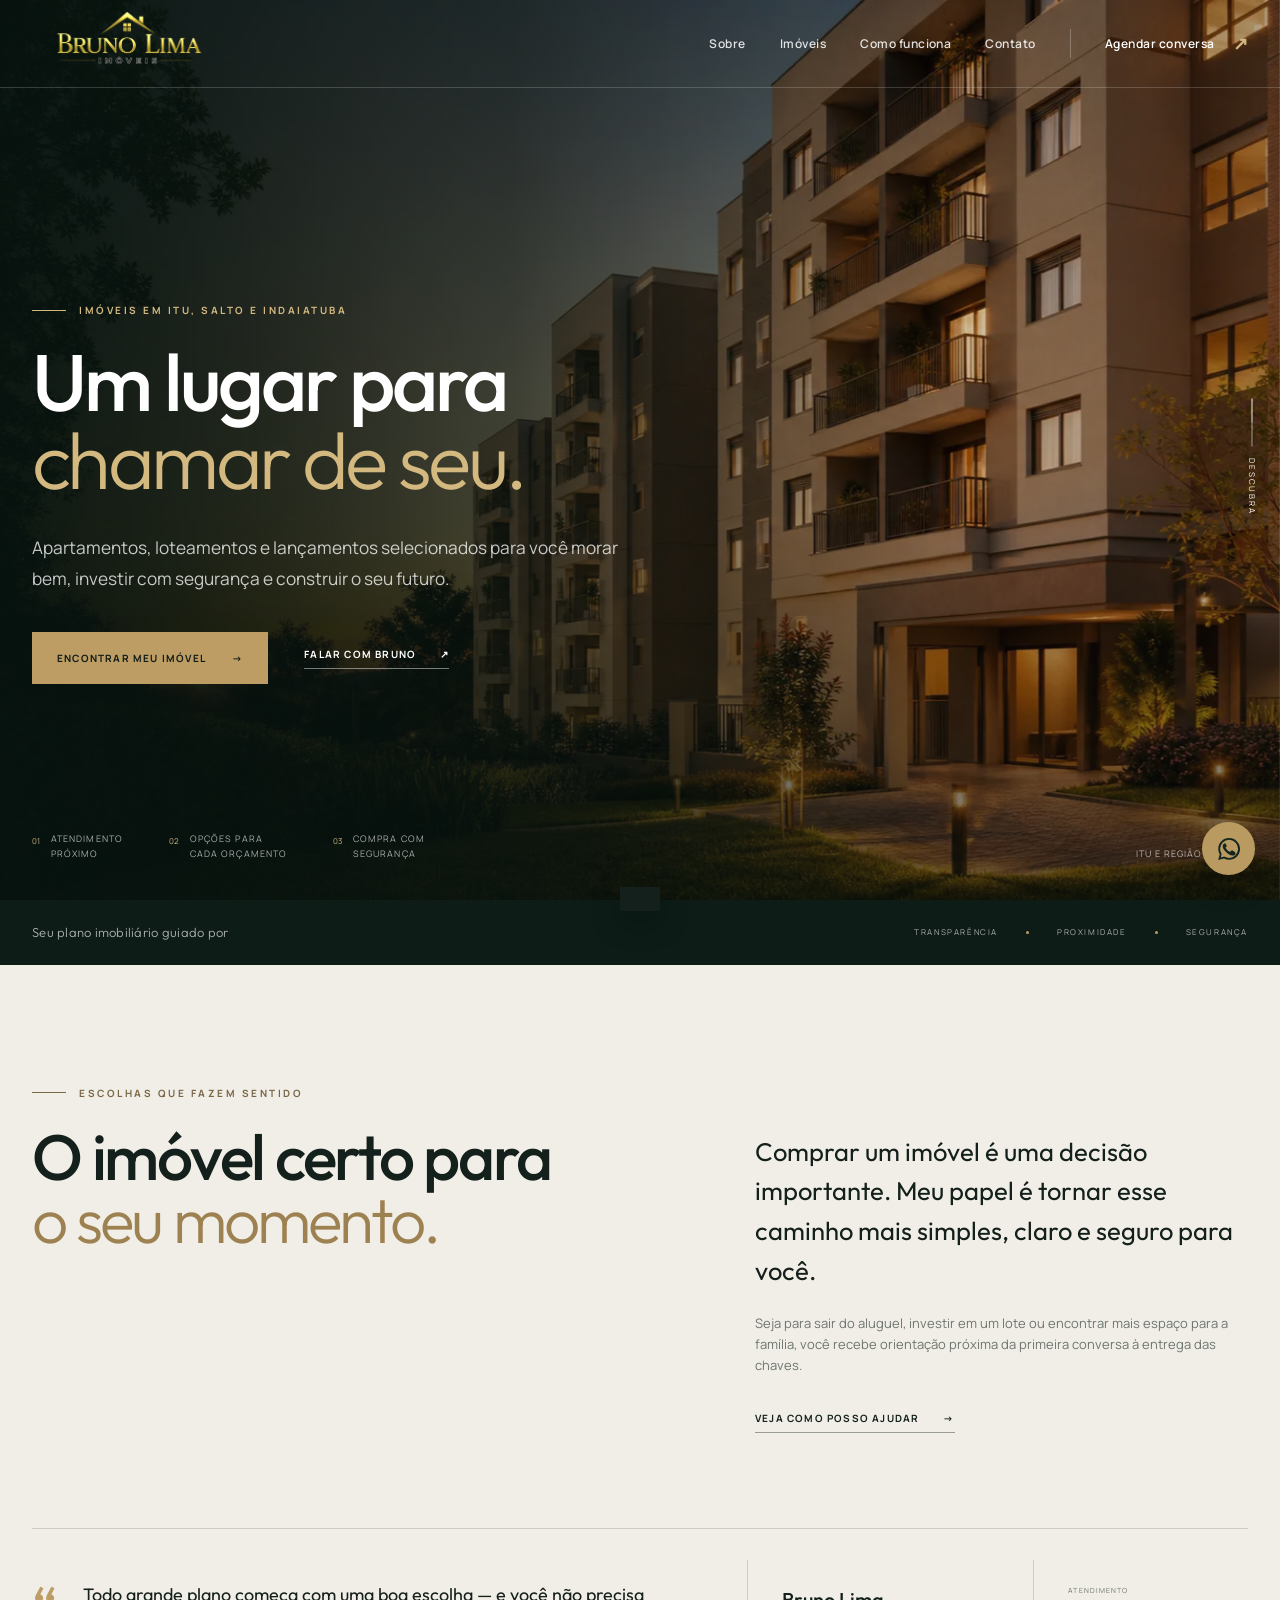
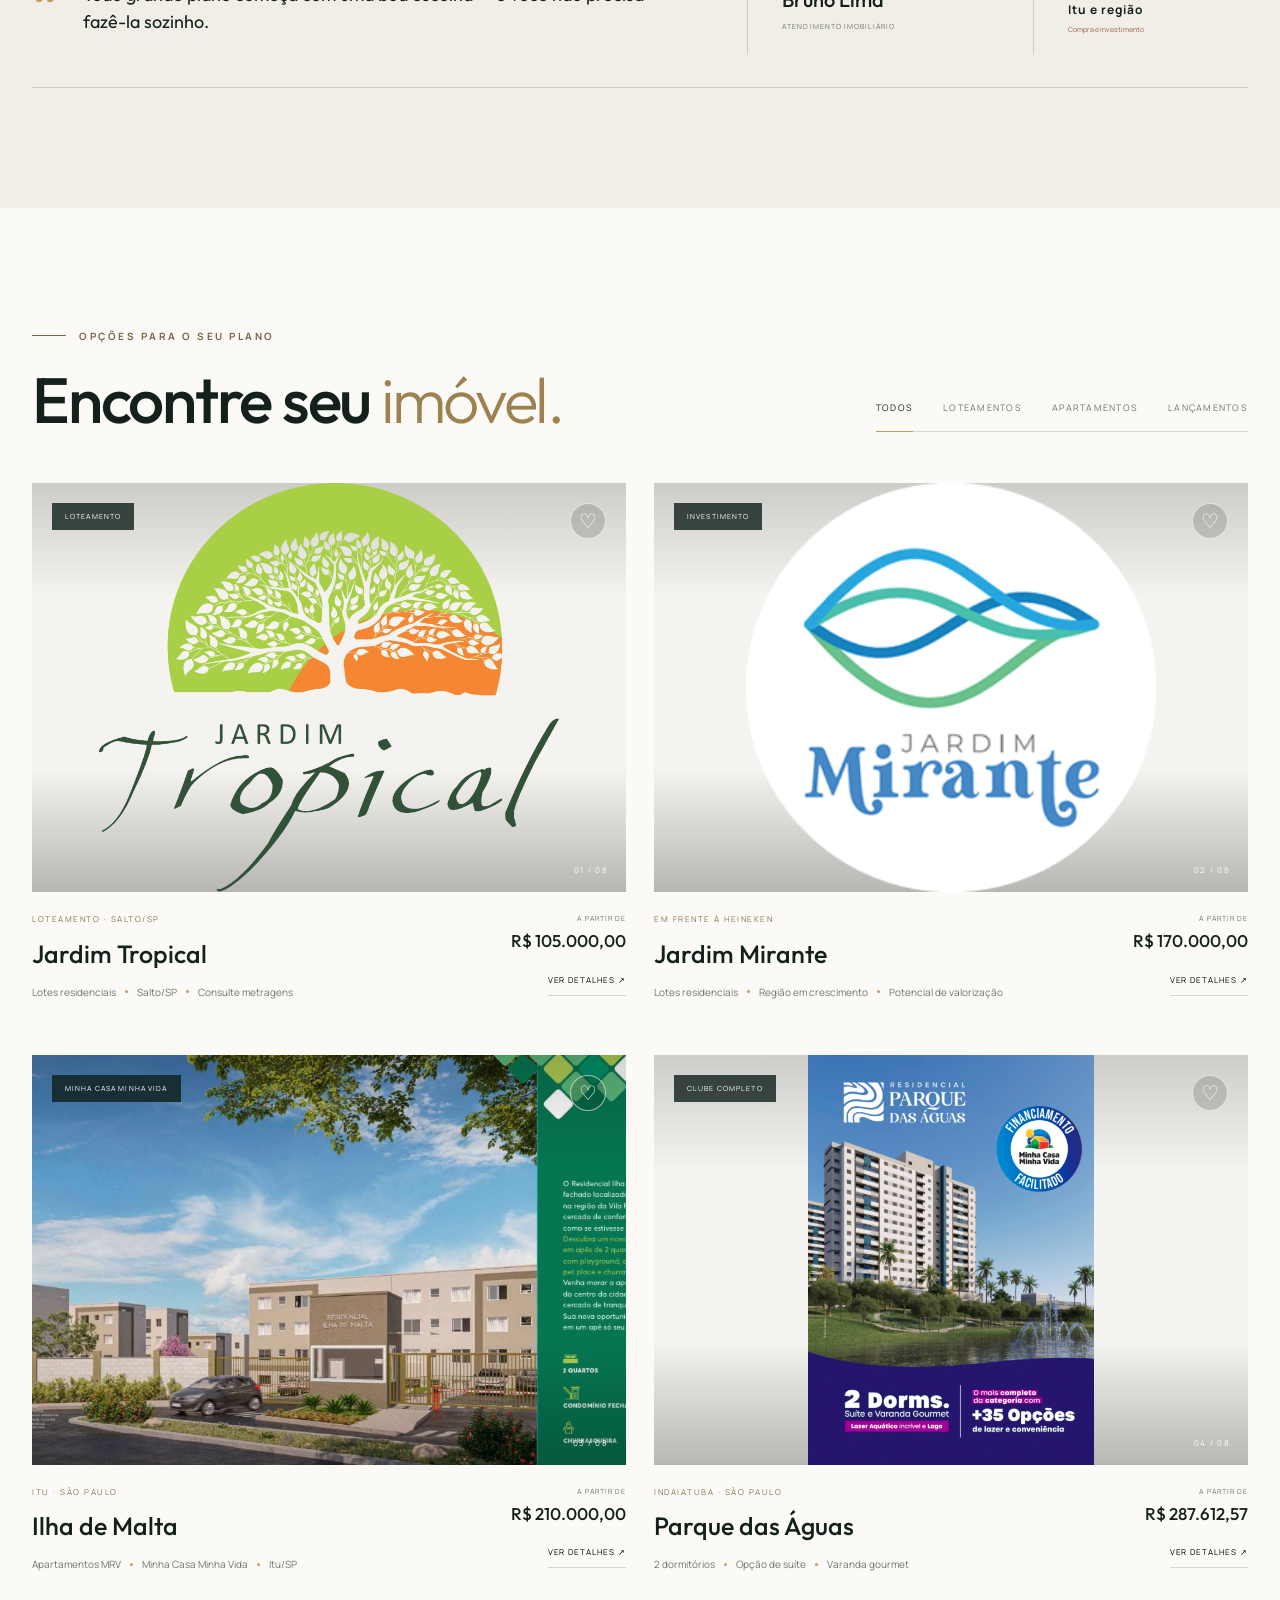
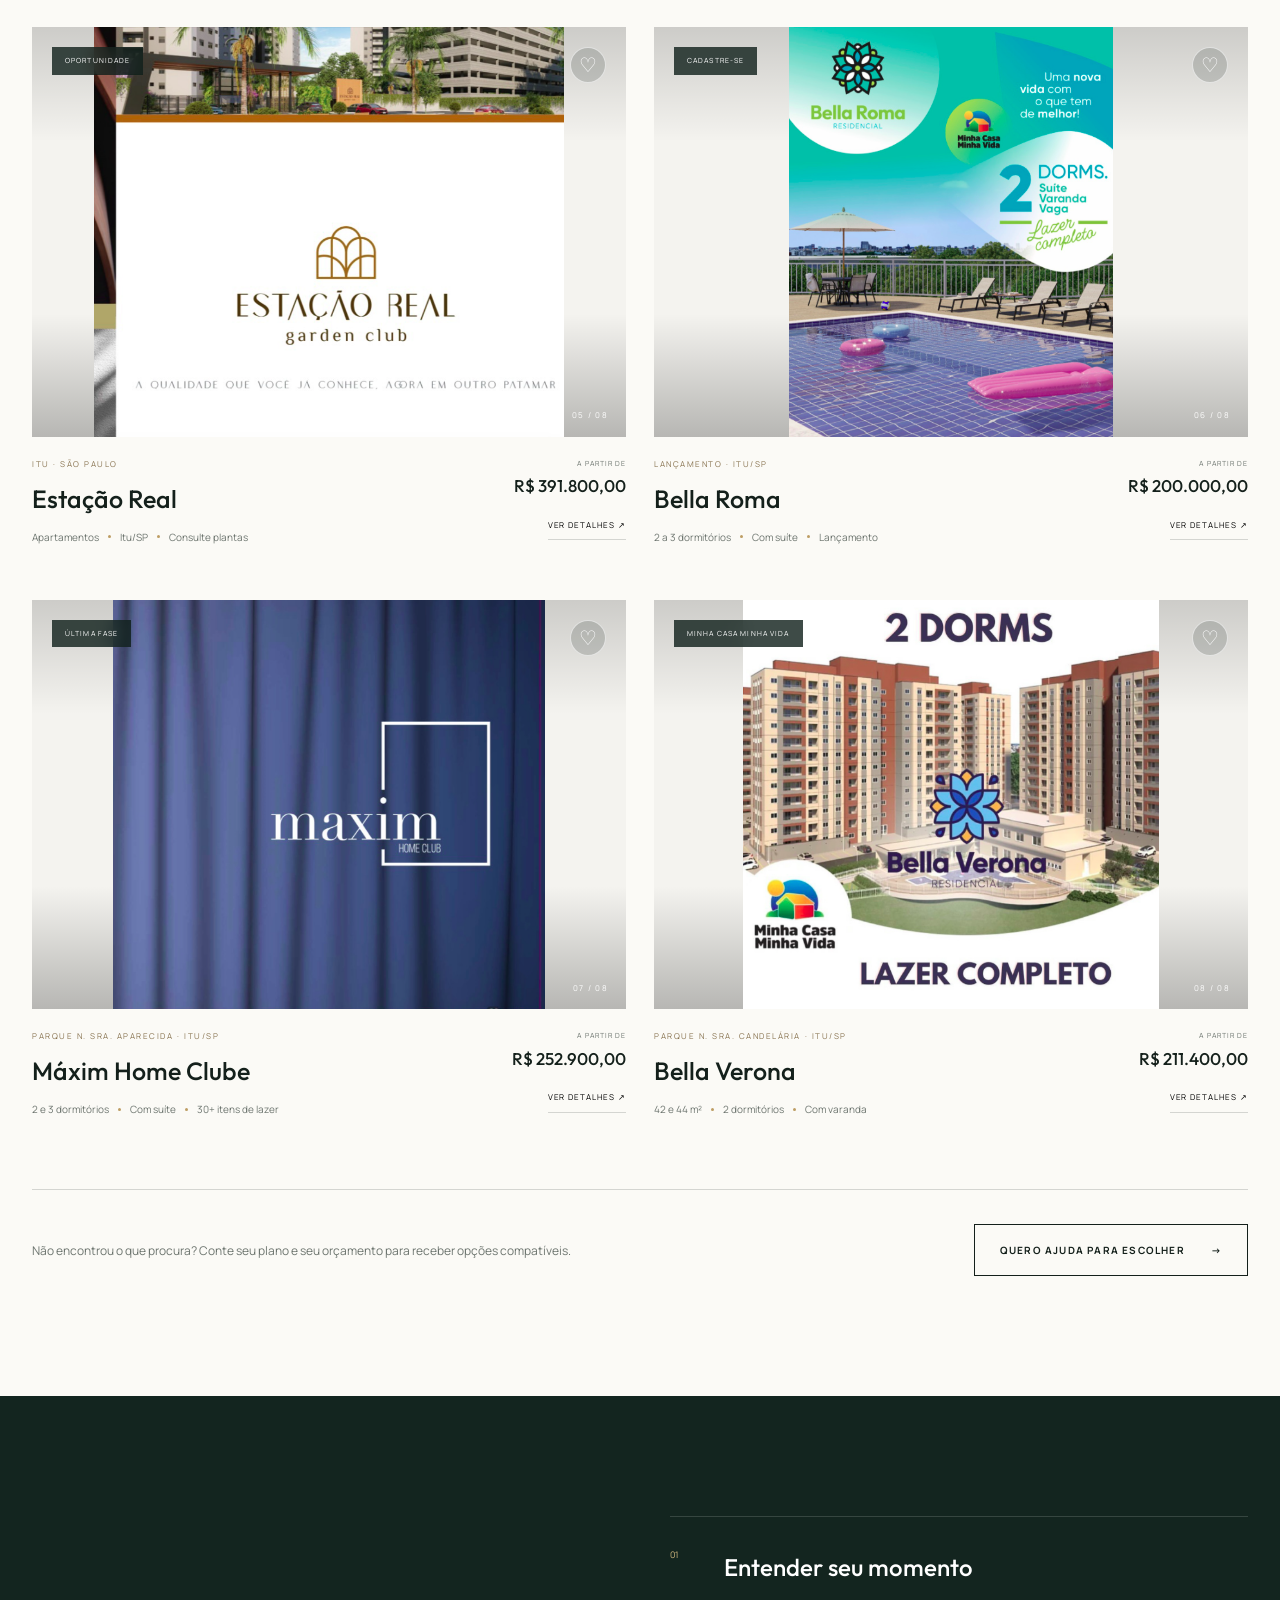
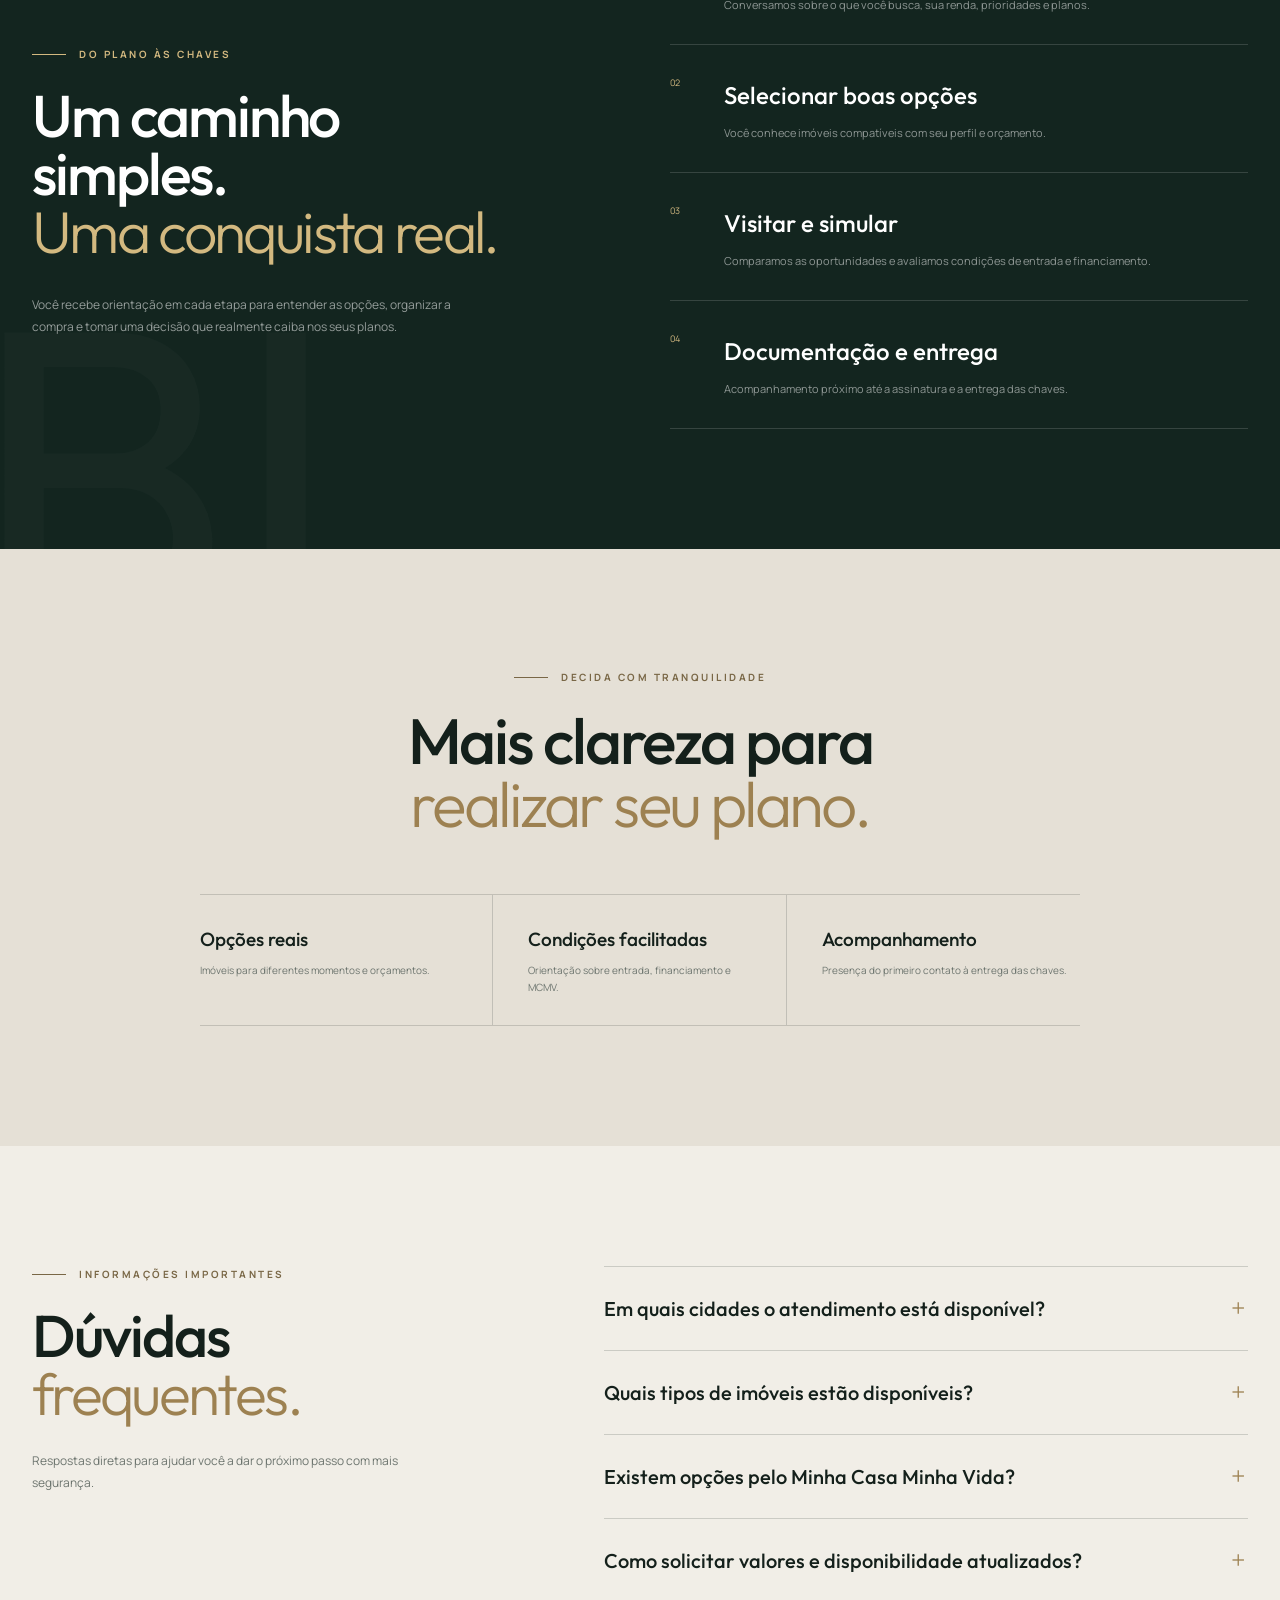
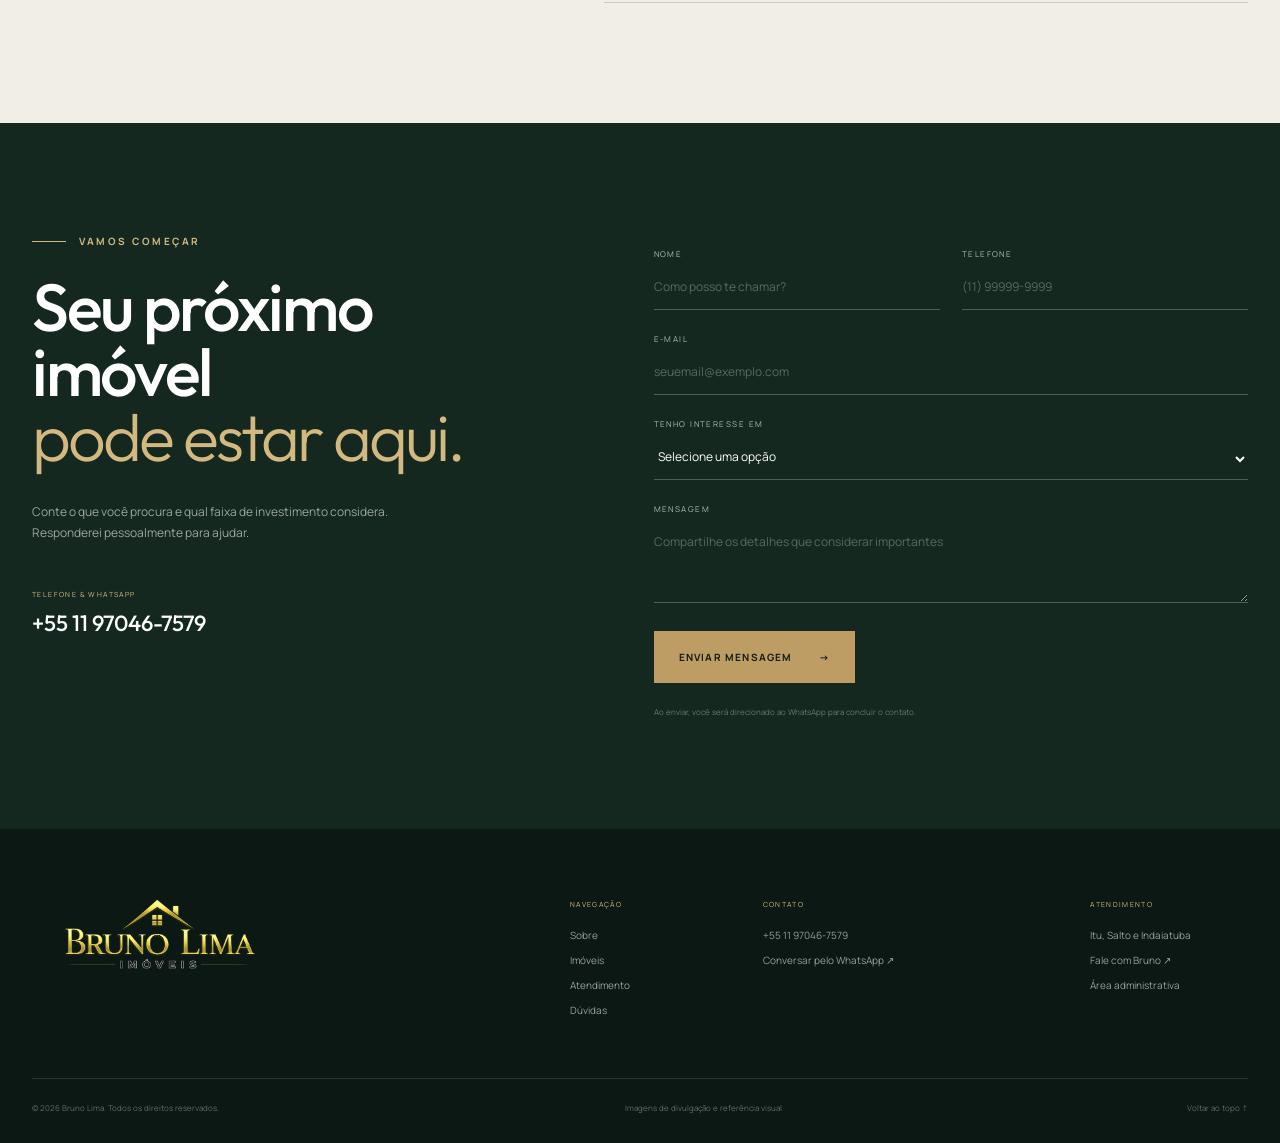
==== commit 044d0ccd: "feat: add admin panel for property management with login functionality - Implemented admin.html for " ====
--- a/index.html
+++ b/index.html
@@ -599,7 +599,7 @@
         <div class="footer-nav">
           <div><small>Navegação</small><a href="#sobre">Sobre</a><a href="#imoveis">Imóveis</a><a href="#metodo">Atendimento</a><a href="#duvidas">Dúvidas</a></div>
           <div><small>Contato</small><a href="tel:+5511970467579">+55 11 97046-7579</a><a href="https://wa.me/5511970467579" target="_blank" rel="noopener">Conversar pelo WhatsApp ↗</a></div>
-          <div><small>Atendimento</small><a href="#contato">Itu, Salto e Indaiatuba</a><a href="#contato">Fale com Bruno ↗</a></div>
+          <div><small>Atendimento</small><a href="#contato">Itu, Salto e Indaiatuba</a><a href="#contato">Fale com Bruno ↗</a><a href="admin.html">Área administrativa</a></div>
         </div>
       </div>
       <div class="container footer-bottom">
@@ -615,7 +615,12 @@
 
     <dialog class="property-modal" id="property-modal">
       <button class="modal-close" aria-label="Fechar detalhes">×</button>
-      <div class="modal-image"><img src="" alt="" /></div>
+      <div class="modal-gallery">
+        <div class="modal-image"><img src="" alt="" /></div>
+        <button class="modal-gallery-prev" type="button" aria-label="Imagem anterior">←</button>
+        <button class="modal-gallery-next" type="button" aria-label="Próxima imagem">→</button>
+        <span class="modal-gallery-count" aria-live="polite"></span>
+      </div>
       <div class="modal-copy">
         <p class="kicker modal-place"></p>
         <h2 class="modal-title"></h2>
@@ -626,6 +631,7 @@
     </dialog>
 
     <div class="toast" id="toast" role="status" aria-live="polite"></div>
+    <script src="properties-data.js" defer></script>
     <script src="script.js" defer></script>
   </body>
 </html>
--- a/styles.css
+++ b/styles.css
@@ -16,11 +16,11 @@
 * { box-sizing: border-box; margin: 0; padding: 0; }
 html { scroll-behavior: smooth; scroll-padding-top: 88px; }
 body { background: var(--paper); color: var(--ink); font-family: var(--font-sans); line-height: 1.6; overflow-x: hidden; }
-body.modal-open { overflow: hidden; }
+body.modal-open, body.menu-open { overflow: hidden; }
 img { display: block; max-width: 100%; }
 a { color: inherit; text-decoration: none; }
 button, input, textarea, select { font: inherit; }
-button { color: inherit; }
+a, button { touch-action: manipulation; }
 .container { width: min(1240px, calc(100% - 64px)); margin-inline: auto; }
 .skip-link { position: fixed; left: 16px; top: -100px; z-index: 1000; background: var(--white); padding: 12px 20px; }
 .skip-link:focus { top: 12px; }
@@ -36,7 +36,7 @@
 .nav-links > a:hover::after { right: 0; }
 .nav-cta { border-left: 1px solid rgba(255,255,255,.25); padding-left: 34px; display: flex; gap: 18px; align-items: center; }
 .nav-cta span { color: var(--gold-light); font-size: 18px; }
-.menu-toggle { display: none; background: none; border: 0; width: 42px; height: 42px; cursor: pointer; }
+.menu-toggle { display: none; background: none; border: 0; width: 44px; height: 44px; cursor: pointer; }
 .menu-toggle span { display: block; width: 24px; height: 1px; margin: 7px auto; background: currentColor; transition: transform .25s; }
 
 .hero { position: relative; min-height: max(750px, 100svh); color: white; overflow: hidden; display: flex; flex-direction: column; justify-content: center; }
@@ -100,7 +100,7 @@
 .properties { background: var(--white); }
 .section-top { display: flex; justify-content: space-between; align-items: flex-end; margin-bottom: 51px; }
 .property-filters { display: flex; border-bottom: 1px solid var(--line); gap: 30px; }
-.filter { position: relative; border: 0; background: none; padding: 11px 0; cursor: pointer; text-transform: uppercase; letter-spacing: .14em; font-size: 9px; color: var(--muted); }
+.filter { position: relative; min-height: 44px; border: 0; background: none; padding: 11px 0; cursor: pointer; text-transform: uppercase; letter-spacing: .14em; font-size: 9px; color: var(--muted); }
 .filter::after { content: ""; position: absolute; height: 1px; left: 50%; right: 50%; bottom: -1px; background: var(--gold); transition: .25s; }
 .filter.active { color: var(--ink); }
 .filter.active::after { left: 0; right: 0; }
@@ -130,7 +130,7 @@
 .property-price { text-align: right; display: flex; flex-direction: column; align-items: flex-end; }
 .property-price small { color: var(--muted); text-transform: uppercase; letter-spacing: .15em; font-size: 7px; }
 .property-price strong { font-family: var(--font-serif); font-size: 17px; font-weight: 500; margin: 3px 0 11px; white-space: nowrap; }
-.property-open { border: 0; border-bottom: 1px solid var(--line); background: none; cursor: pointer; font-size: 8px; text-transform: uppercase; letter-spacing: .12em; padding-bottom: 3px; }
+.property-open { min-height: 30px; border: 0; border-bottom: 1px solid var(--line); background: none; cursor: pointer; font-size: 8px; text-transform: uppercase; letter-spacing: .12em; padding: 5px 0; }
 .properties-footer { margin-top: 72px; border-top: 1px solid var(--line); padding-top: 34px; display: flex; justify-content: space-between; align-items: center; }
 .properties-footer p { color: var(--muted); font-size: 12px; }
 
@@ -211,10 +211,16 @@
 @keyframes modalIn { from { opacity: 0; transform: translateY(18px); } }
 .property-modal::backdrop { background: rgba(5,13,10,.78); backdrop-filter: blur(5px); }
 .modal-close { position: absolute; z-index: 3; top: 13px; right: 13px; width: 38px; height: 38px; border: 0; border-radius: 50%; background: rgba(13,28,23,.82); color: white; cursor: pointer; font-size: 24px; }
-.modal-image { min-height: 480px; }
+.modal-gallery { position: relative; min-width: 0; background: #e5e1d8; }
+.modal-image { min-height: 480px; height: 100%; }
 .modal-image img { width: 100%; height: 100%; object-fit: cover; }
 .modal-image.is-contain { background: #f2f0ea; padding: 20px; }
 .modal-image.is-contain img { object-fit: contain; }
+.modal-gallery-prev, .modal-gallery-next { position: absolute; z-index: 2; top: 50%; transform: translateY(-50%); width: 42px; height: 42px; border: 0; border-radius: 50%; color: white; background: rgba(13,28,23,.78); cursor: pointer; }
+.modal-gallery-prev { left: 15px; }
+.modal-gallery-next { right: 15px; }
+.modal-gallery-count { position: absolute; z-index: 2; right: 16px; bottom: 14px; min-width: 42px; padding: 5px 9px; color: white; background: rgba(13,28,23,.75); text-align: center; font-size: 9px; letter-spacing: .12em; }
+.modal-gallery-count:empty { display: none; }
 .modal-copy { padding: 55px 42px 38px; display: flex; flex-direction: column; }
 .modal-copy h2 { font-size: 42px; margin-bottom: 20px; }
 .modal-description { color: var(--muted); font-size: 12px; line-height: 1.8; }
@@ -222,6 +228,7 @@
 .modal-specs span { padding: 13px 4px; font-size: 10px; }
 .modal-bottom { margin-top: auto; display: flex; align-items: center; justify-content: space-between; gap: 15px; }
 .modal-bottom strong { font-family: var(--font-serif); font-size: 18px; font-weight: 500; }
+.property-empty { grid-column: 1 / -1; padding: 55px 20px; border: 1px solid var(--line); color: var(--muted); text-align: center; }
 
 .reveal { opacity: 0; transform: translateY(24px); transition: opacity .75s ease, transform .75s ease; }
 .reveal.visible { opacity: 1; transform: translateY(0); }
@@ -234,6 +241,7 @@
   .menu-toggle[aria-expanded="true"] span:last-child { transform: translateY(-4px) rotate(-45deg); }
   .nav-links { position: fixed; inset: 74px 0 auto; padding: 28px 20px 35px; background: rgba(13,28,23,.98); flex-direction: column; align-items: flex-start; gap: 16px; transform: translateY(-130%); transition: transform .3s; }
   .nav-links.open { transform: translateY(0); }
+  .nav-links > a:not(.nav-cta) { display: flex; align-items: center; min-height: 44px; width: 100%; }
   .nav-cta { border: 0; border-top: 1px solid rgba(255,255,255,.15); padding: 20px 0 0; width: 100%; }
   .hero-content { padding-top: 55px; }
   .hero-meta { gap: 25px; }
@@ -273,11 +281,9 @@
   .signature-strip { margin-top: 60px; }
   .credentials { padding-left: 20px; }
   .section-top { display: block; }
-  .property-filters { margin-top: 30px; width: max-content; max-width: 100%; }
-  .section-top { overflow: hidden; }
-  .property-filters { width: 100%; overflow-x: auto; justify-content: flex-start; gap: 23px; scrollbar-width: none; }
-  .property-filters::-webkit-scrollbar { display: none; }
-  .filter { flex: 0 0 auto; }
+  .property-filters { display: grid; grid-template-columns: repeat(2, minmax(0, 1fr)); width: 100%; margin-top: 30px; gap: 0 18px; border-bottom: 0; }
+  .filter { width: 100%; border-bottom: 1px solid var(--line); text-align: left; }
+  .filter::after { bottom: -1px; }
   .property-grid { grid-template-columns: 1fr; }
   .property-media { aspect-ratio: 1.3 / 1; }
   .property-info { display: block; }
@@ -286,10 +292,12 @@
   .properties-footer .button { margin-top: 22px; }
   .method::before { font-size: 260px; }
   .form-row { grid-template-columns: 1fr; gap: 23px; }
+  .contact-form input, .contact-form textarea, .contact-form select { font-size: 16px; }
   .footer-nav { grid-template-columns: 1fr 1fr; row-gap: 35px; }
   .footer-nav > div:nth-child(2) { grid-row: 2; grid-column: 1 / -1; }
   .footer-bottom { flex-direction: column; gap: 8px; }
   .property-modal[open] { display: block; }
+  .modal-gallery { height: 34vh; }
   .modal-image { min-height: 260px; height: 34vh; }
   .modal-copy { padding: 35px 25px 28px; }
   .modal-copy h2 { font-size: 36px; }
@@ -297,4 +305,7 @@
   .benefit-grid { grid-template-columns: 1fr; }
   .benefit-grid > div, .benefit-grid > div:first-child, .benefit-grid > div:last-child { padding: 24px 0; border-right: 0; border-bottom: 1px solid var(--line); }
   .benefit-grid > div:last-child { border-bottom: 0; }
+  .property-specs { flex-wrap: wrap; }
+  .favorite { width: 42px; height: 42px; }
+  .whatsapp-float { width: 48px; height: 48px; right: 14px; bottom: max(14px, env(safe-area-inset-bottom)); }
 }
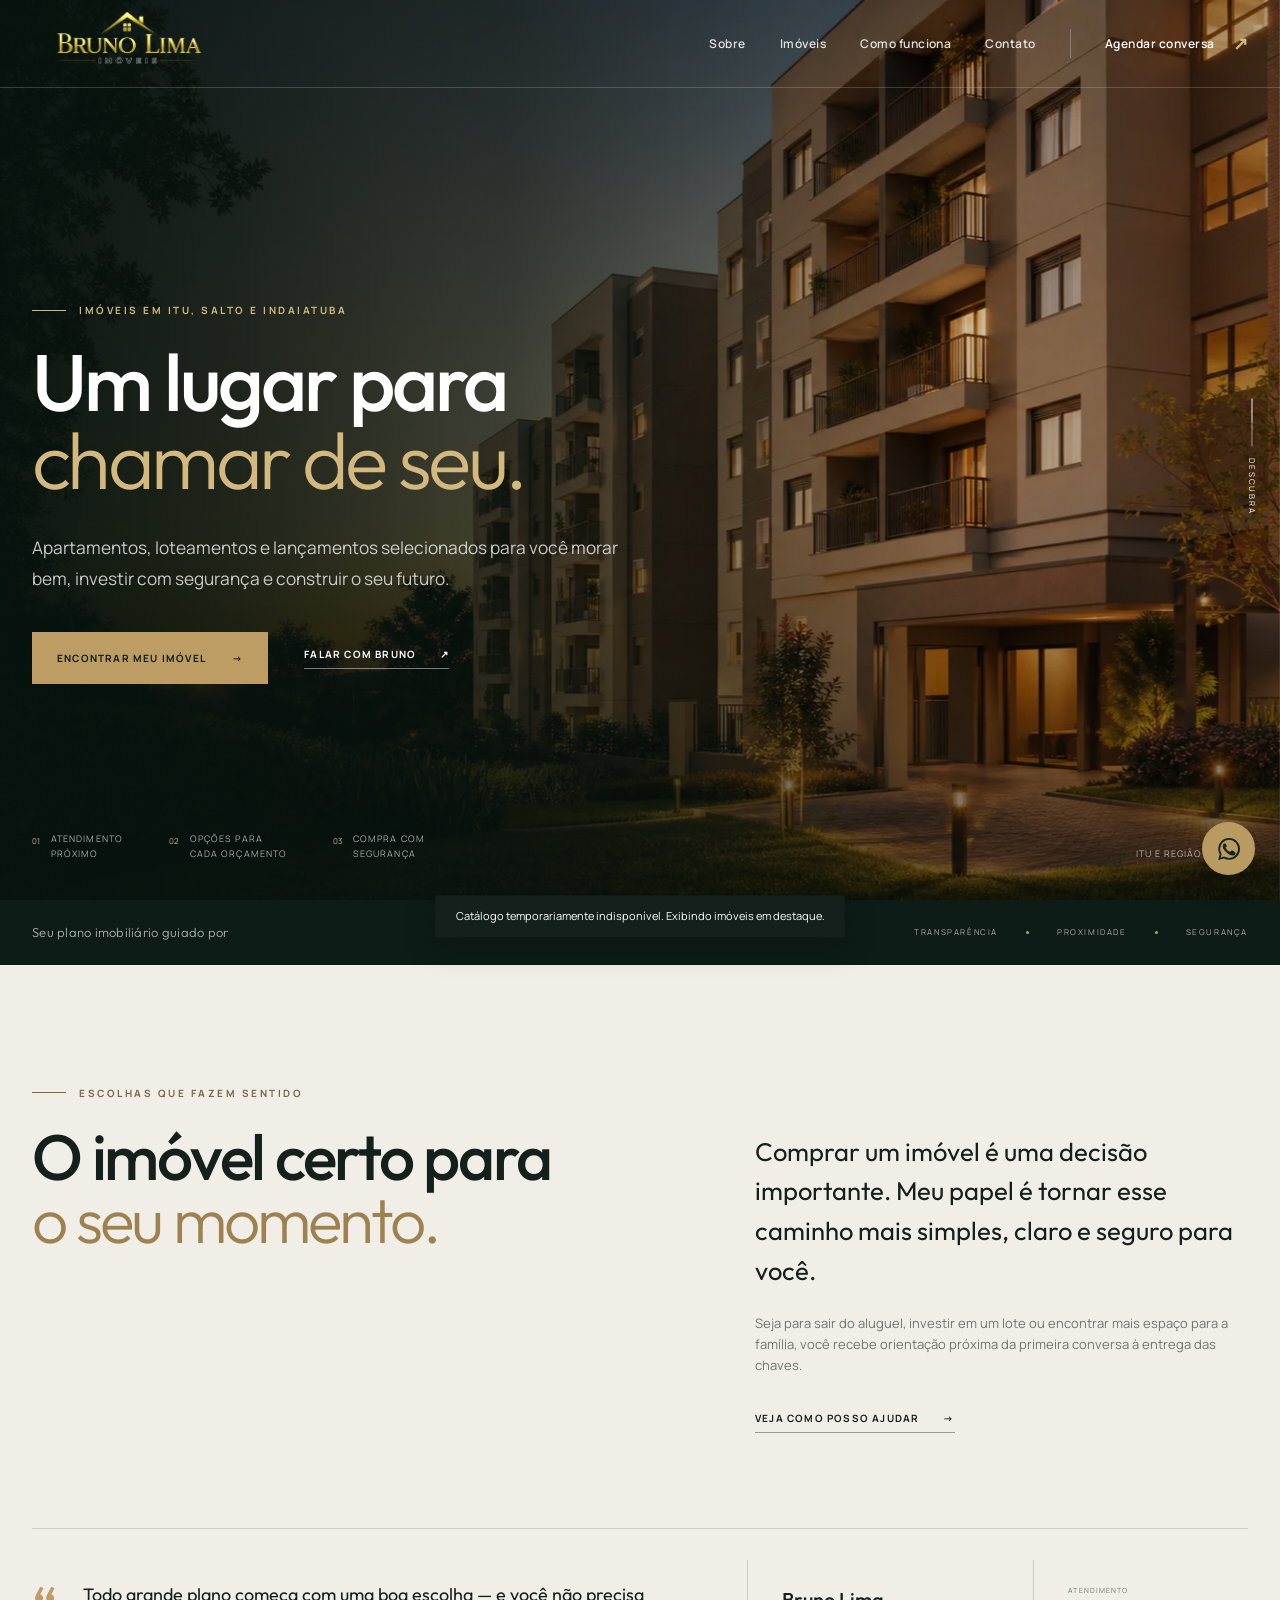
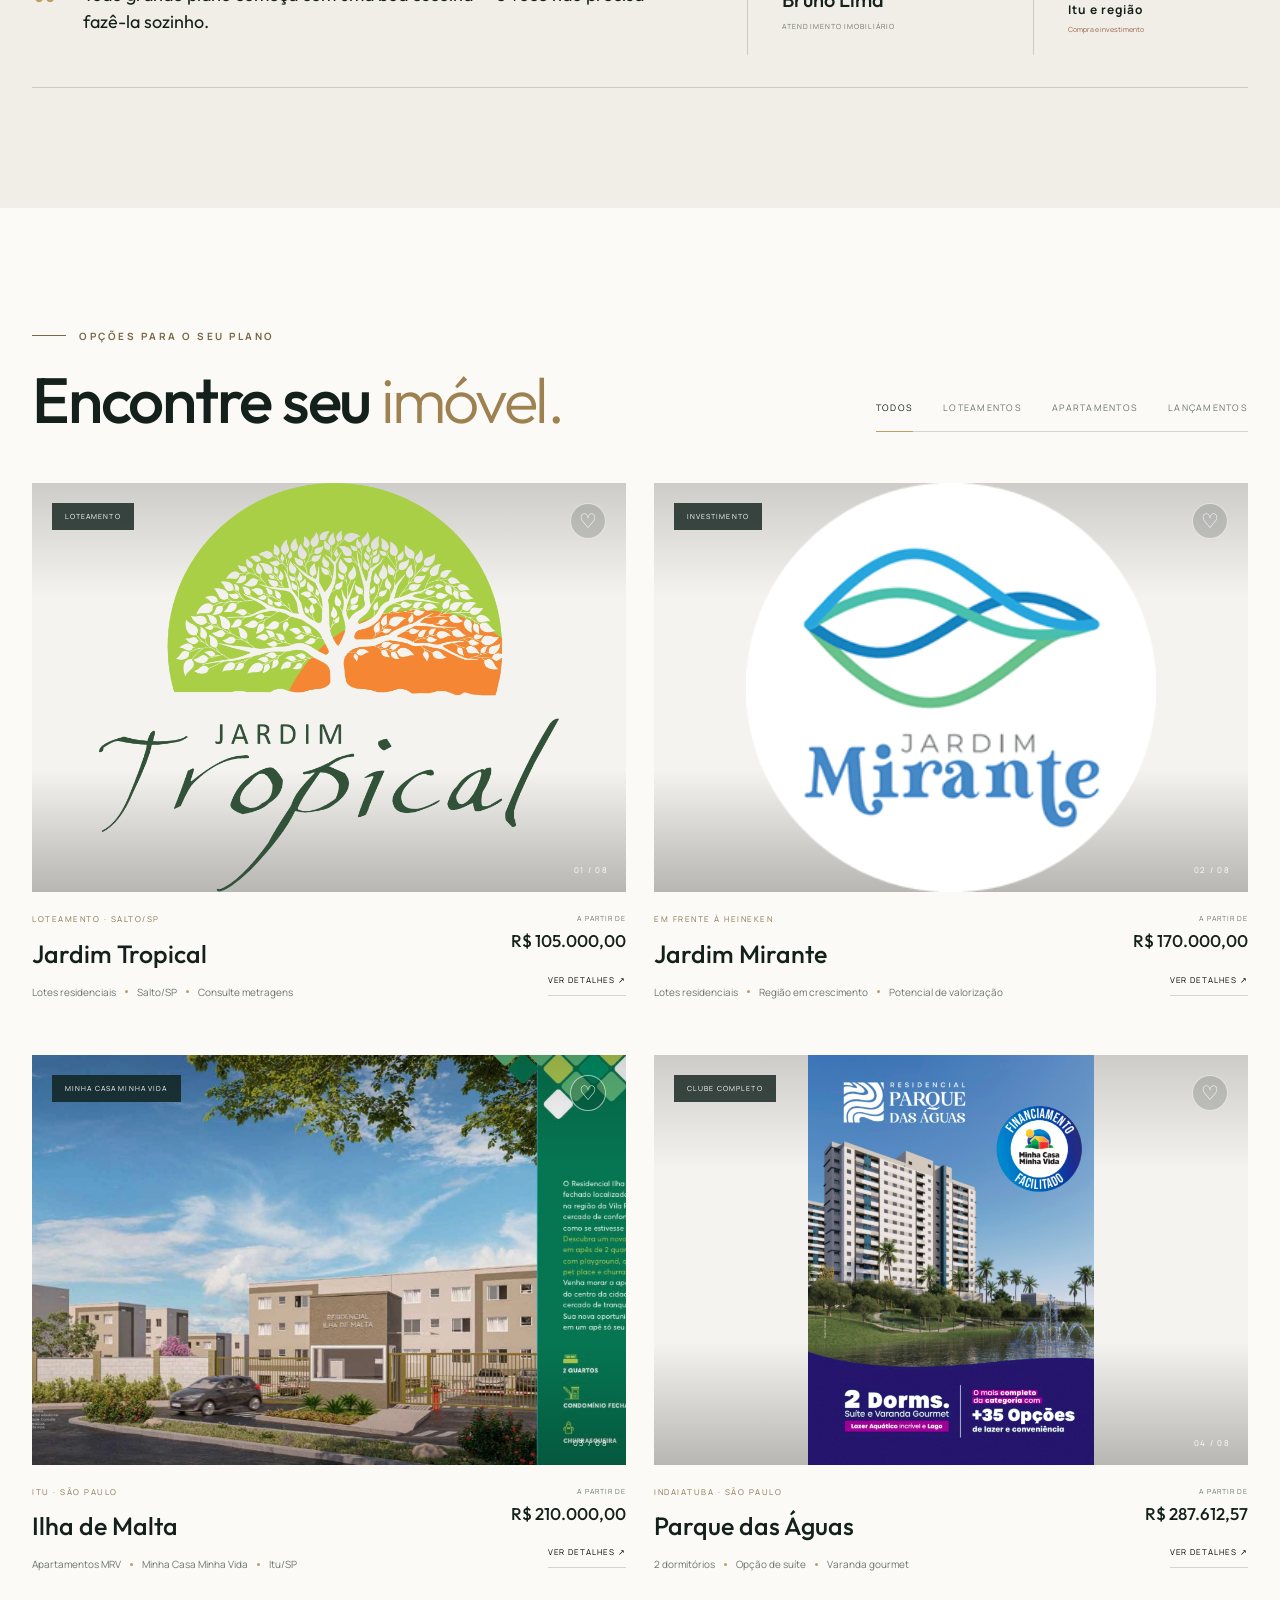
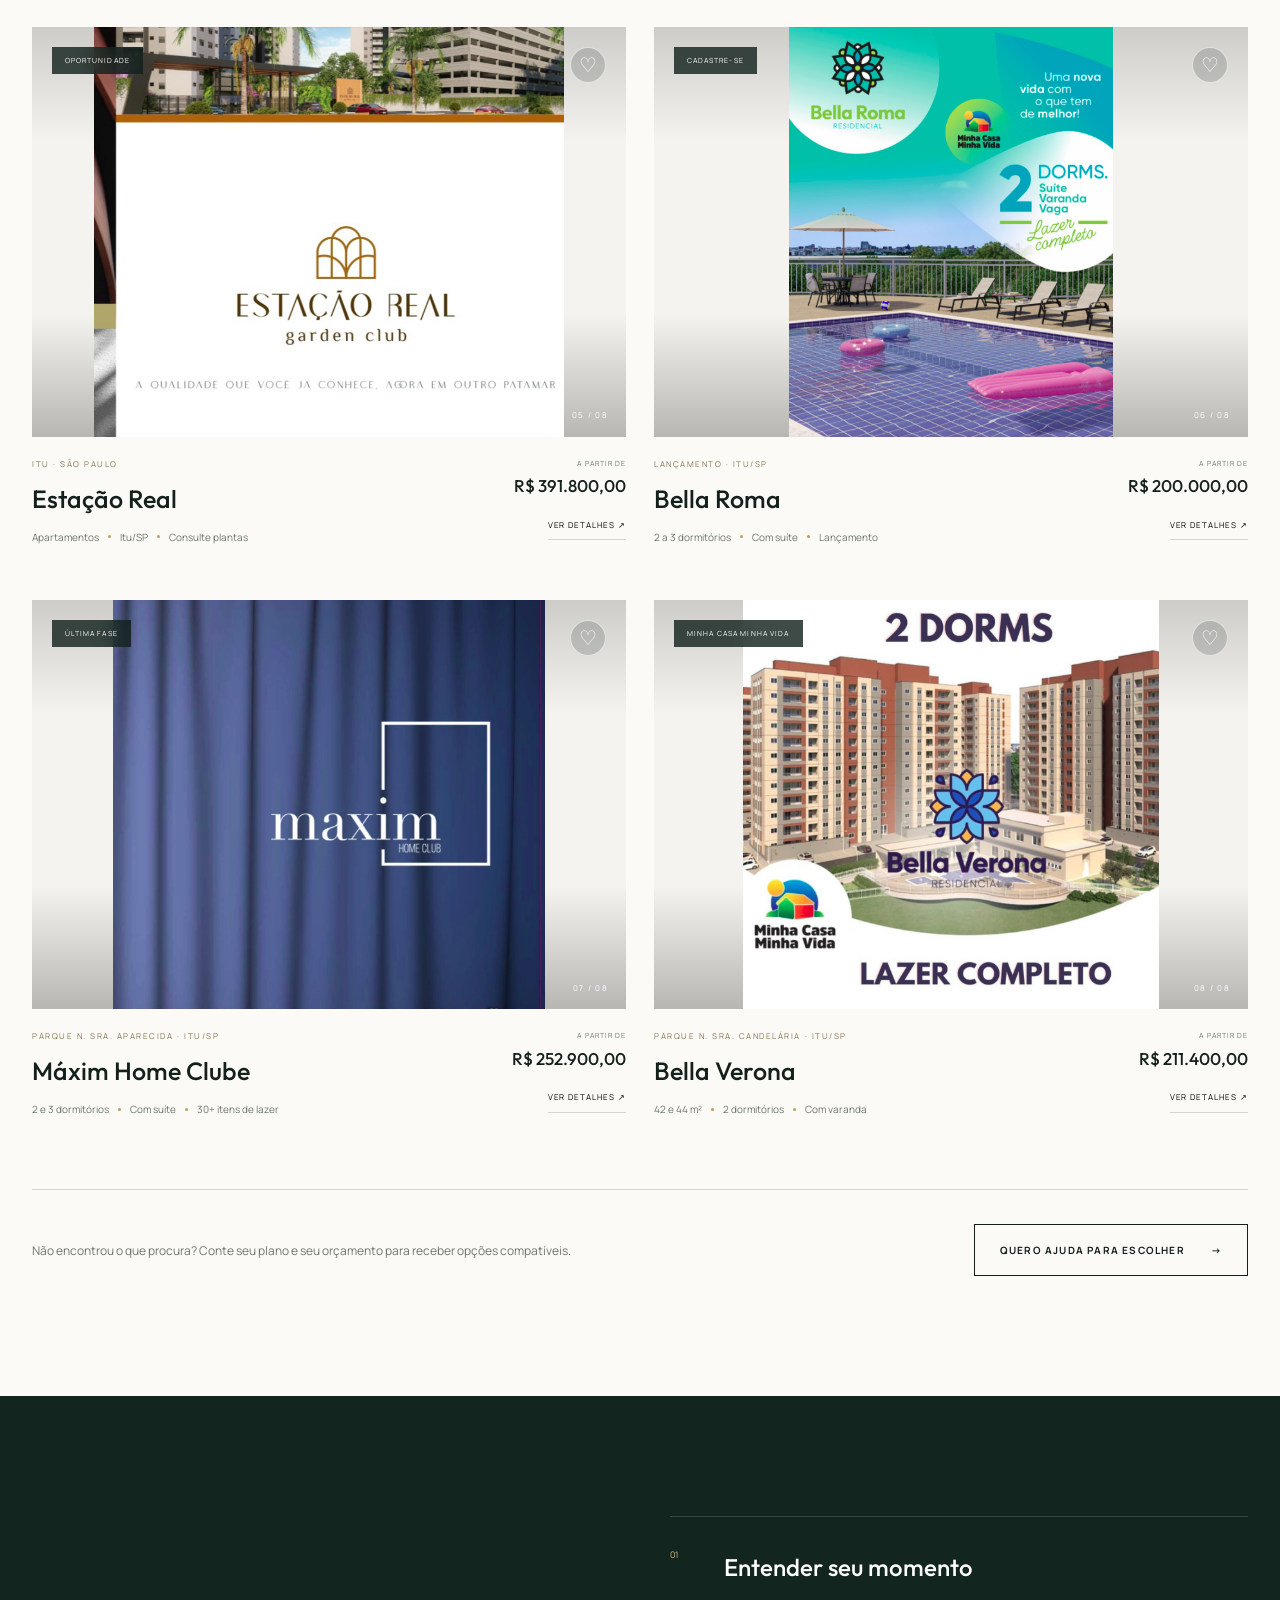
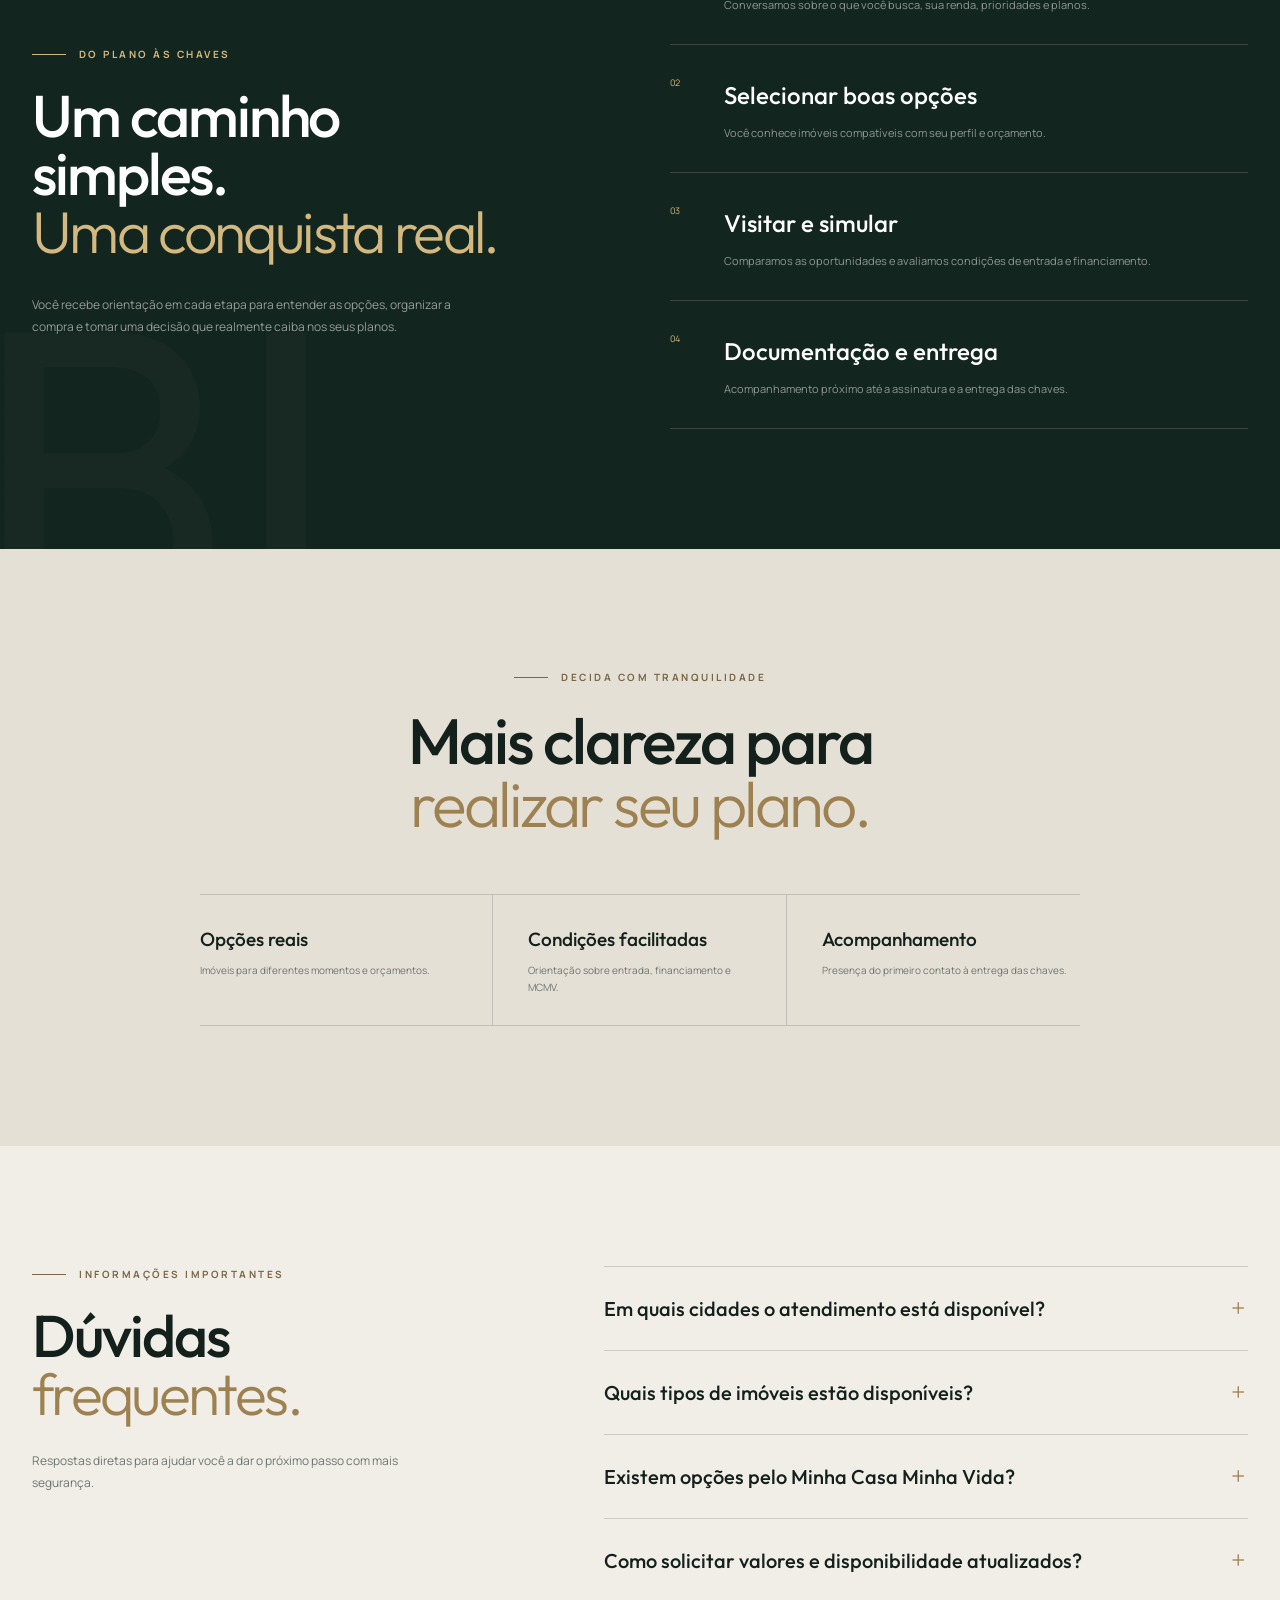
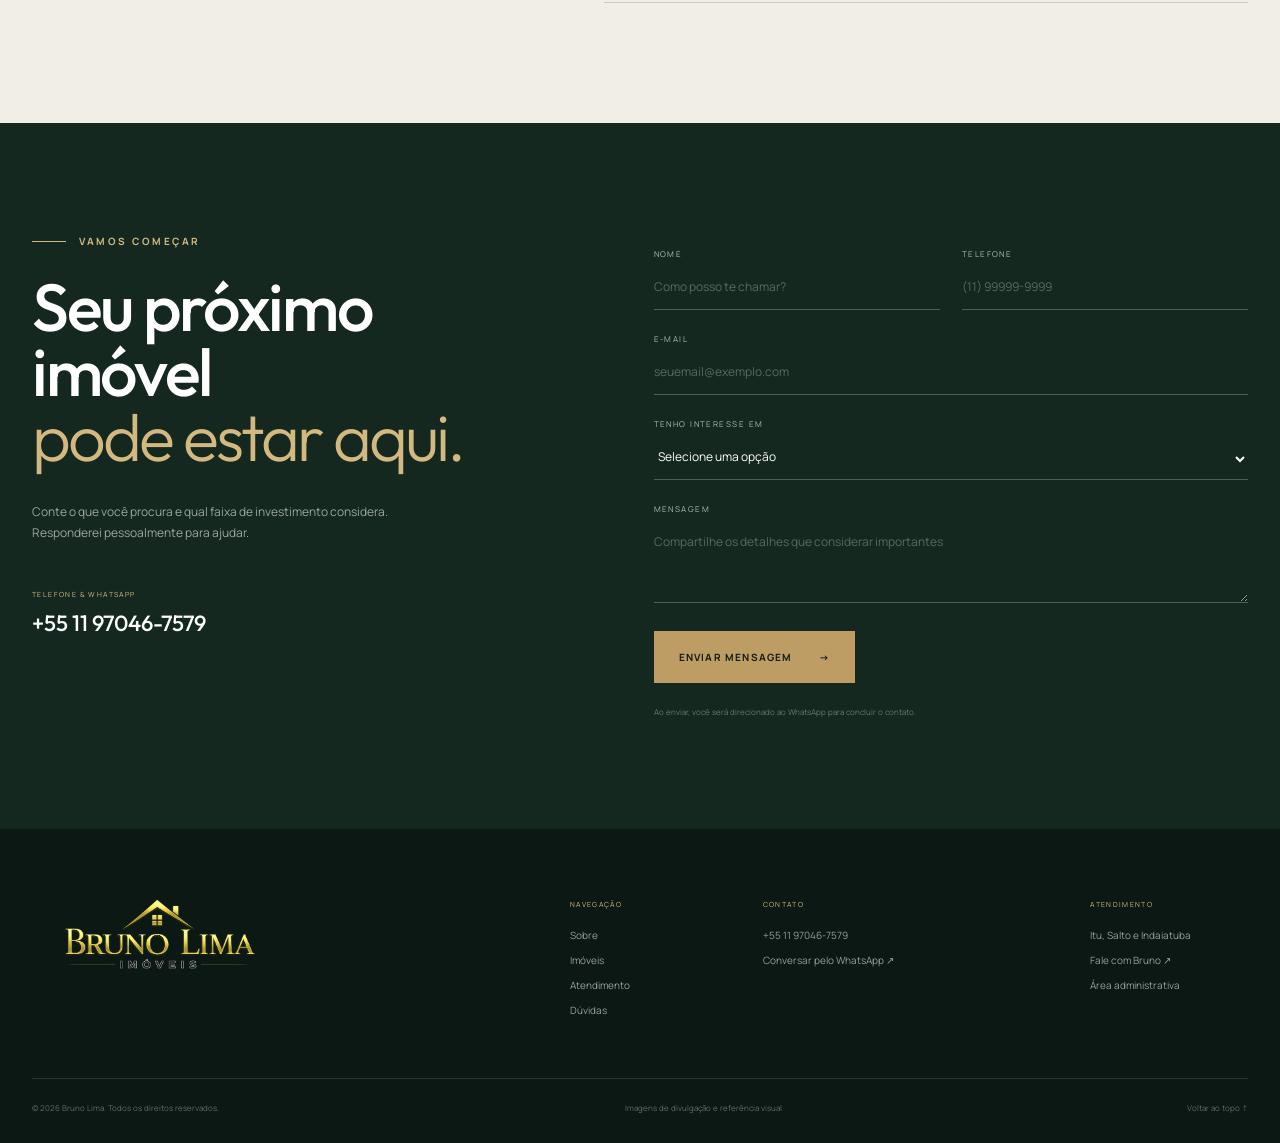
==== commit a46839b3: "feat: integrate Firebase for property management and update catalog functionality" ====
--- a/index.html
+++ b/index.html
@@ -631,6 +631,10 @@
     </dialog>
 
     <div class="toast" id="toast" role="status" aria-live="polite"></div>
+    <script src="https://www.gstatic.com/firebasejs/10.14.1/firebase-app-compat.js" defer></script>
+    <script src="https://www.gstatic.com/firebasejs/10.14.1/firebase-firestore-compat.js" defer></script>
+    <script src="https://www.gstatic.com/firebasejs/10.14.1/firebase-storage-compat.js" defer></script>
+    <script src="firebase-config.js" defer></script>
     <script src="properties-data.js" defer></script>
     <script src="script.js" defer></script>
   </body>
